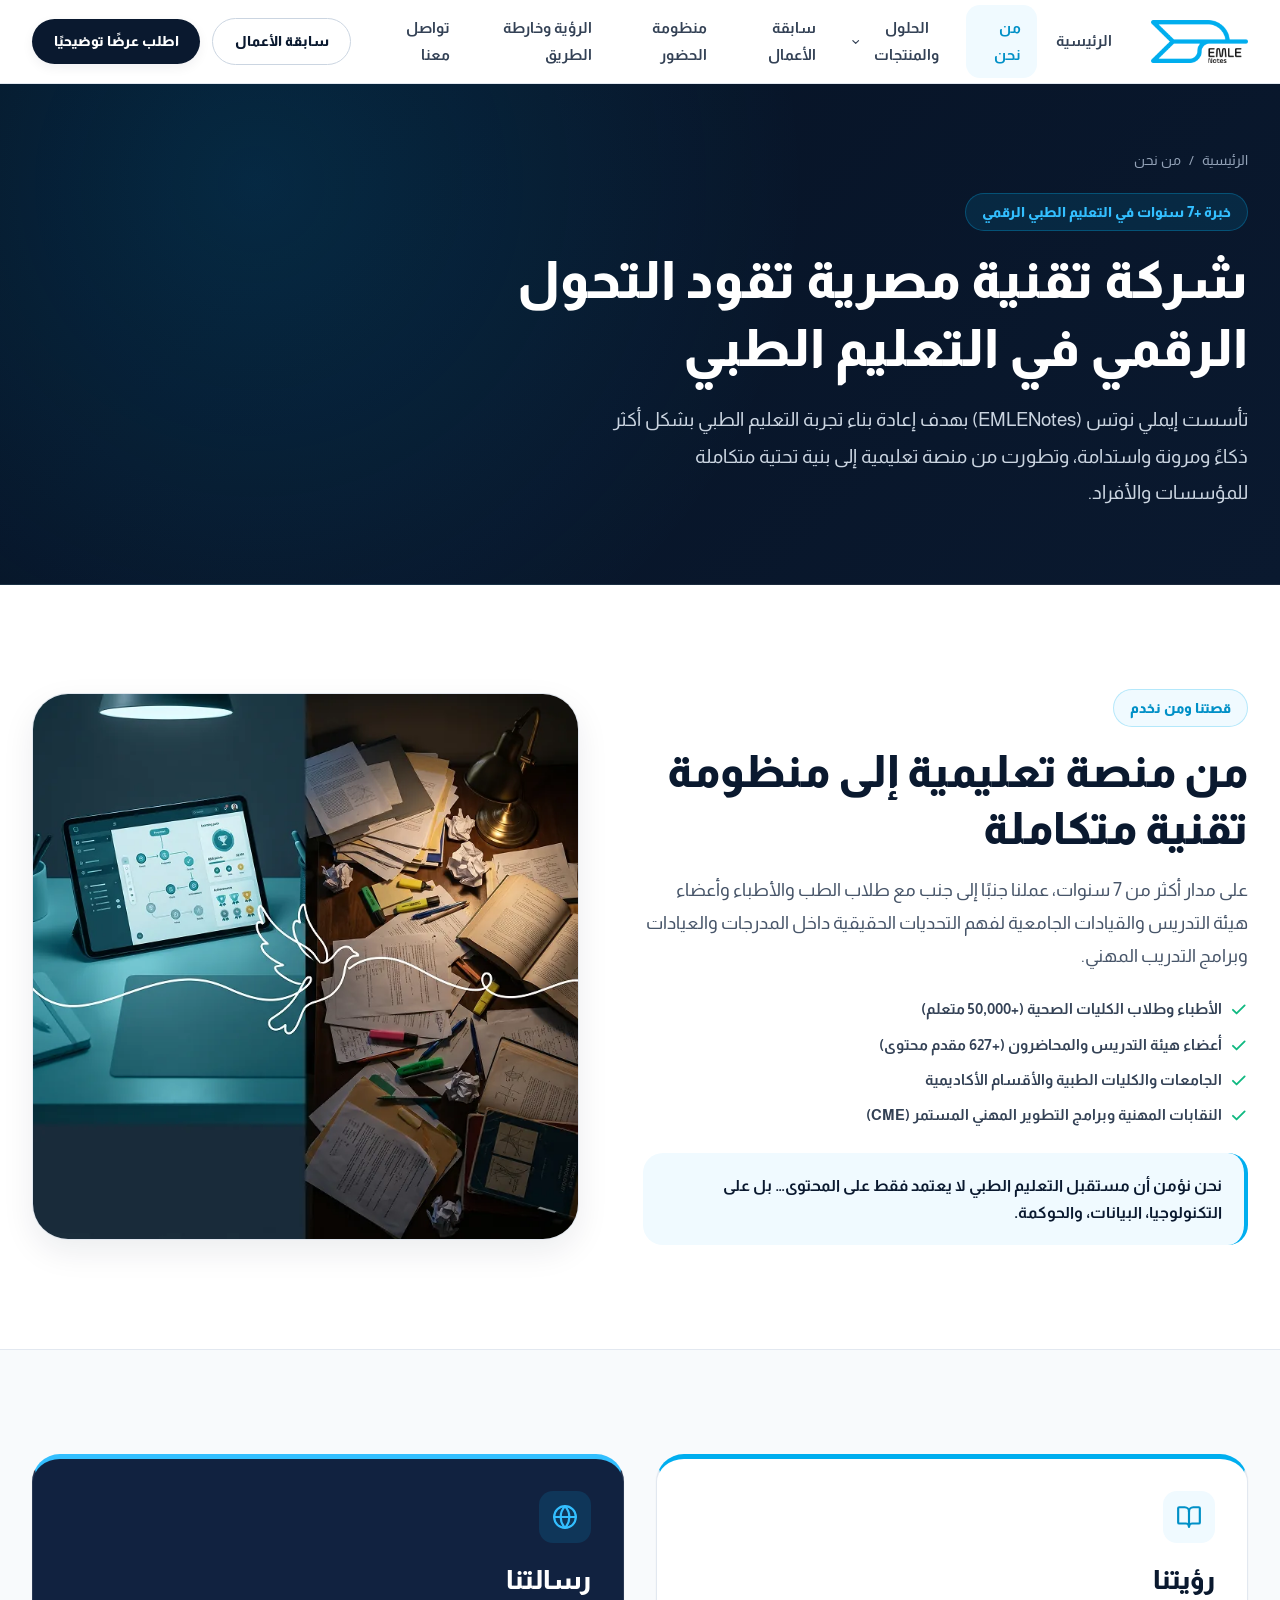
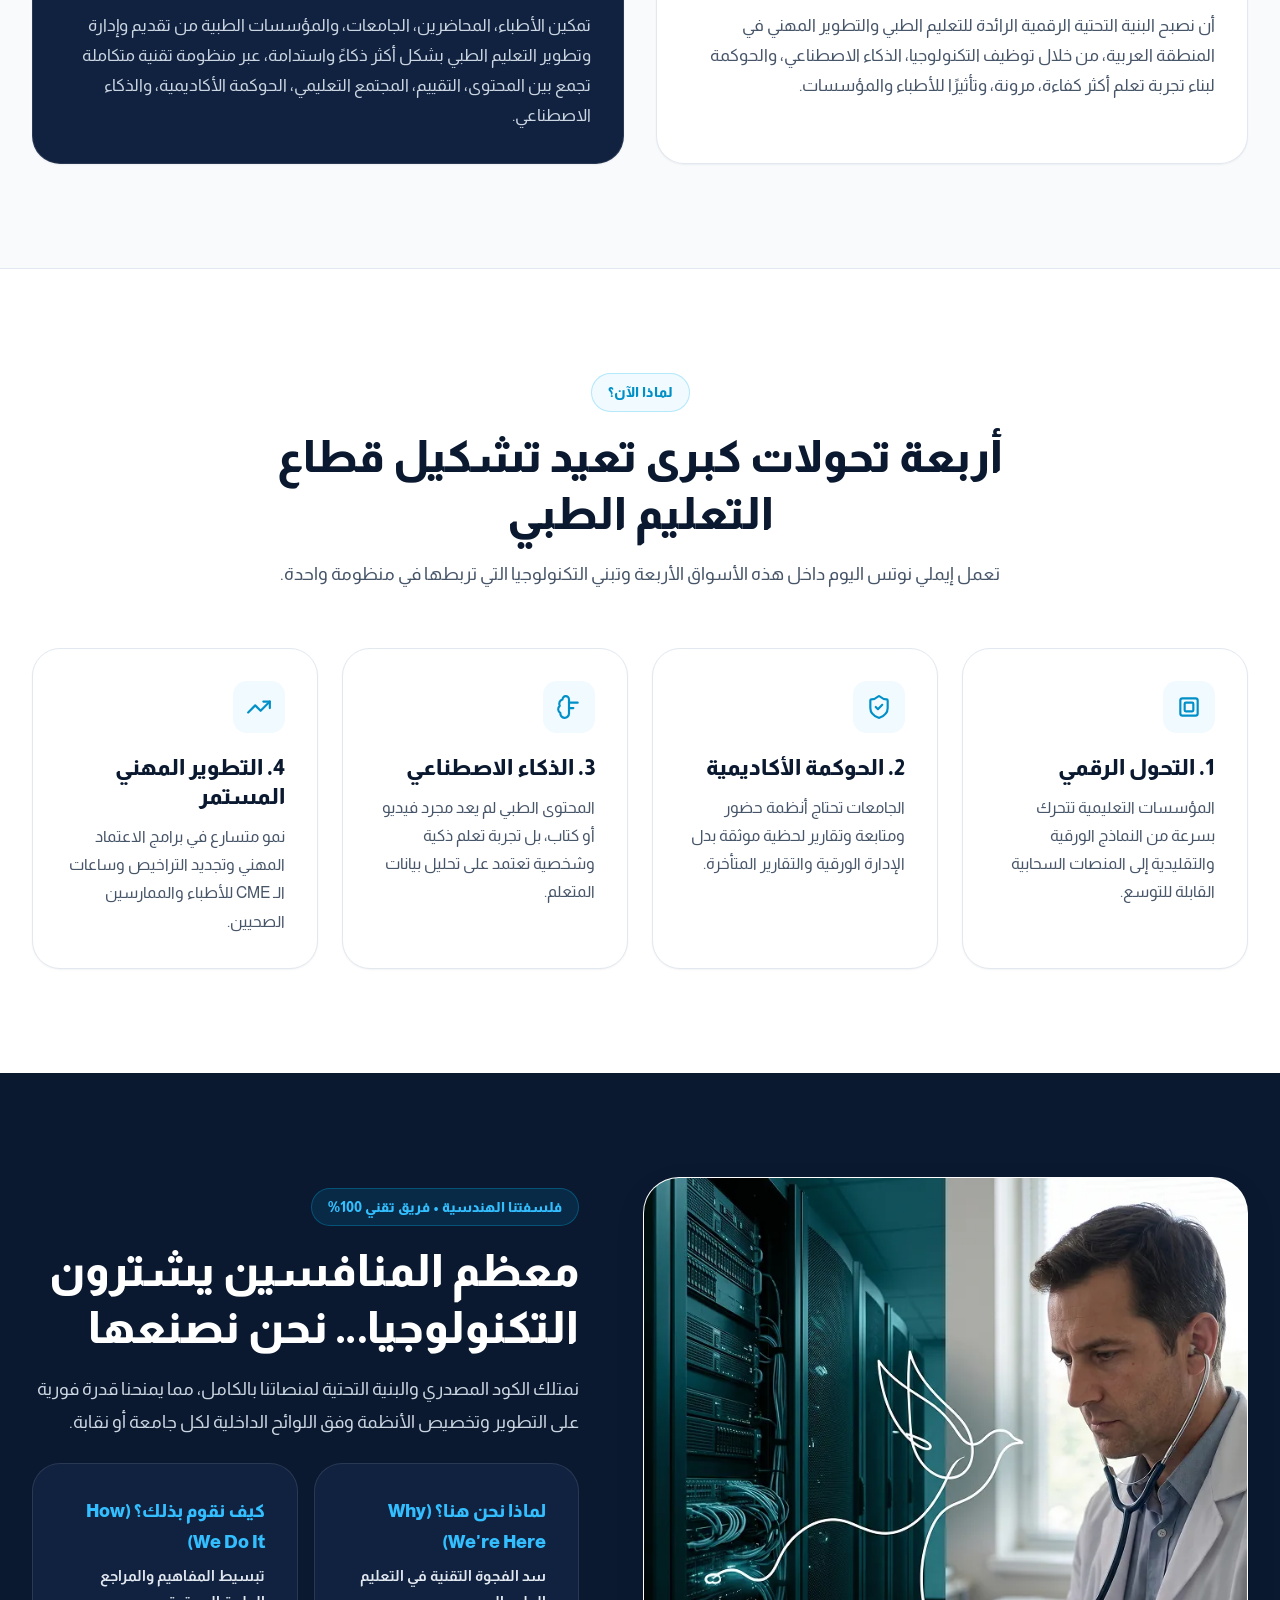
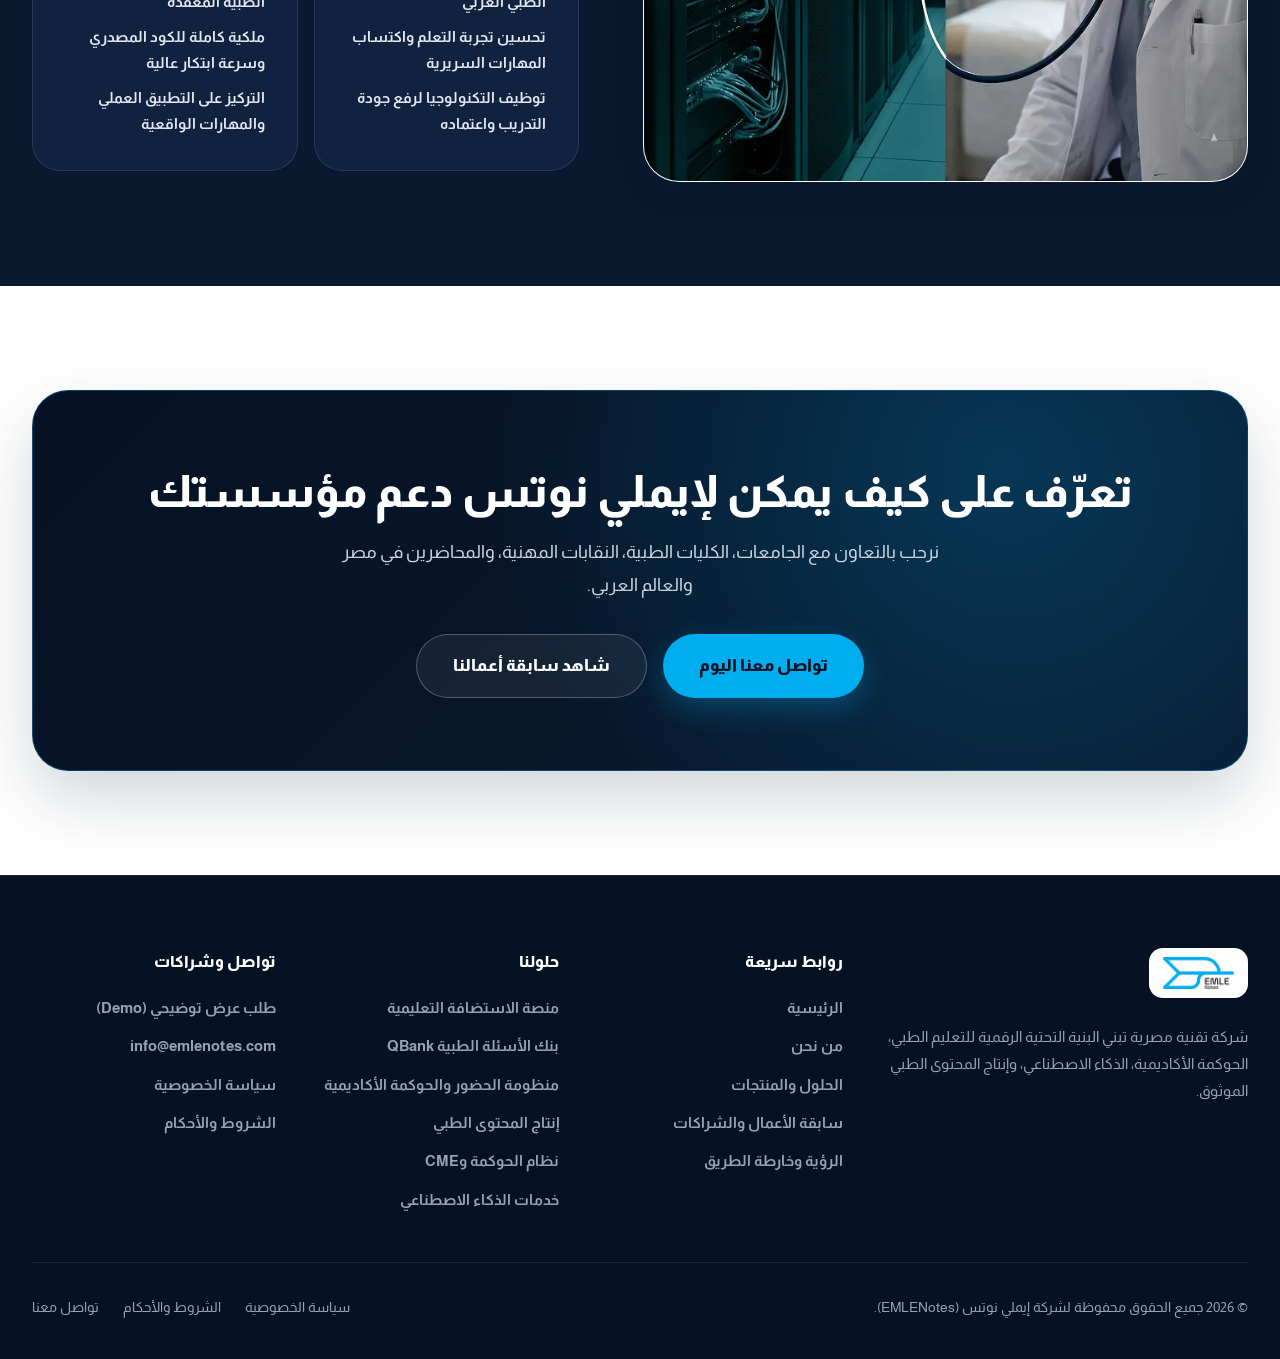
==== about.html @ aa36e843 "feat: redesign EMLENotes into multi-page architecture with portfolio case studies, optimized WebP as" ====
<!DOCTYPE html>
<html lang="ar" dir="rtl">
<head>
  <meta charset="UTF-8">
  <meta name="viewport" content="width=device-width, initial-scale=1.0">
  <title>من نحن | إيملي نوتس EMLENotes — قصتنا ورؤيتنا وفلسفة البناء التقني</title>
  <meta name="description" content="تعرف على شركة إيملي نوتس (EMLENotes): شركة تقنية مصرية تقود التحول الرقمي في التعليم الطبي عبر تطوير المنصات والحوكمة الأكاديمية والذكاء الاصطناعي داخليًا.">
  <meta name="theme-color" content="#0A192F">

  <link rel="icon" type="image/png" sizes="32x32" href="assets/img/favicon-32.png">
  <link rel="apple-touch-icon" sizes="180x180" href="assets/img/apple-touch-icon.png">

  <meta property="og:type" content="website">
  <meta property="og:locale" content="ar_EG">
  <meta property="og:title" content="من نحن | إيملي نوتس EMLENotes">
  <meta property="og:description" content="شركة تقنية مصرية تقود التحول الرقمي في التعليم الطبي والحوكمة الأكاديمية.">
  <meta property="og:image" content="assets/img/og-cover.jpg">

  <link rel="preconnect" href="https://fonts.googleapis.com">
  <link rel="preconnect" href="https://fonts.gstatic.com" crossorigin>
  <link href="https://fonts.googleapis.com/css2?family=Almarai:wght@300;400;700;800&display=swap" rel="stylesheet">
  <link rel="stylesheet" href="css/main.css">
</head>
<body>
  <a href="#main-content" class="skip-link">تخطَّ إلى المحتوى الرئيسي</a>

  <header class="site-header">
    <div class="container header-inner">
      <a href="index.html" class="brand-logo" aria-label="إيملي نوتس — الصفحة الرئيسية">
        <img src="assets/img/emle-logo.webp" alt="شعار إيملي نوتس EMLENotes" width="140" height="63">
      </a>

      <nav class="main-nav" aria-label="التنقل الرئيسي">
        <a href="index.html" class="nav-link">الرئيسية</a>
        <a href="about.html" class="nav-link" aria-current="page">من نحن</a>
        <div class="nav-dropdown">
          <button type="button" class="nav-link nav-dropdown-toggle" aria-expanded="false" aria-haspopup="true">
            الحلول والمنتجات
            <svg xmlns="http://www.w3.org/2000/svg" viewBox="0 0 24 24" fill="none" stroke="currentColor" stroke-width="2.5" stroke-linecap="round" stroke-linejoin="round" aria-hidden="true"><path d="m6 9 6 6 6-6"/></svg>
          </button>
          <div class="nav-dropdown-menu" role="menu">
            <a href="solutions.html#hosting" class="dropdown-item" role="menuitem">
              <span class="dropdown-item-title">منصة الاستضافة التعليمية <span class="status-badge status-badge--live">مطبق</span></span>
              <span class="dropdown-item-sub">إدارة الكورسات الطبية وحماية المحتوى</span>
            </a>
            <a href="solutions.html#qbank" class="dropdown-item" role="menuitem">
              <span class="dropdown-item-title">بنك الأسئلة الطبية QBank <span class="status-badge status-badge--live">مطبق</span></span>
              <span class="dropdown-item-sub">محاكاة الاختبارات وتحليلات الأداء</span>
            </a>
            <a href="attendance.html" class="dropdown-item" role="menuitem">
              <span class="dropdown-item-title">منظومة الحضور والحوكمة <span class="status-badge status-badge--live">مطبق</span></span>
              <span class="dropdown-item-sub">رصد عبر Bluetooth وNFC وتقارير لحظية</span>
            </a>
            <a href="solutions.html#production" class="dropdown-item" role="menuitem">
              <span class="dropdown-item-title">إنتاج المحتوى الطبي <span class="status-badge status-badge--live">مطبق</span></span>
              <span class="dropdown-item-sub">تصوير ومراجعة علمية وبناء مناهج</span>
            </a>
            <a href="solutions.html#cme-governance" class="dropdown-item" role="menuitem">
              <span class="dropdown-item-title">الحوكمة التعليمية وCME <span class="status-badge status-badge--dev">قيد التطوير</span></span>
              <span class="dropdown-item-sub">اعتماد البرامج المهنية والشهادات</span>
            </a>
            <a href="solutions.html#ai" class="dropdown-item" role="menuitem">
              <span class="dropdown-item-title">حلول الذكاء الاصطناعي <span class="status-badge status-badge--dev">قيد التطوير</span></span>
              <span class="dropdown-item-sub">AI Mentor وتفريغ المحاضرات</span>
            </a>
          </div>
        </div>
        <a href="projects.html" class="nav-link">سابقة الأعمال</a>
        <a href="attendance.html" class="nav-link">منظومة الحضور</a>
        <a href="roadmap.html" class="nav-link">الرؤية وخارطة الطريق</a>
        <a href="contact.html" class="nav-link">تواصل معنا</a>
      </nav>

      <div class="header-actions">
        <a href="projects.html" class="btn btn--outline btn--sm">سابقة الأعمال</a>
        <a href="contact.html" class="btn btn--navy btn--sm">اطلب عرضًا توضيحيًا</a>
      </div>

      <button type="button" id="mobile-menu-toggle" class="mobile-menu-btn" aria-label="فتح القائمة" aria-expanded="false" aria-controls="mobile-drawer">
        <svg xmlns="http://www.w3.org/2000/svg" width="26" height="26" viewBox="0 0 24 24" fill="none" stroke="currentColor" stroke-width="2.2" stroke-linecap="round" stroke-linejoin="round" aria-hidden="true"><path d="M4 6h16"/><path d="M4 12h16"/><path d="M4 18h16"/></svg>
      </button>
    </div>

    <div id="mobile-drawer" class="mobile-drawer" aria-label="قائمة الجوال">
      <a href="index.html" class="mobile-nav-link">الرئيسية</a>
      <a href="about.html" class="mobile-nav-link" aria-current="page">من نحن</a>
      <a href="solutions.html" class="mobile-nav-link">الحلول والمنتجات</a>
      <a href="attendance.html" class="mobile-nav-link">منظومة الحضور والحوكمة</a>
      <a href="projects.html" class="mobile-nav-link">سابقة الأعمال والشراكات</a>
      <a href="roadmap.html" class="mobile-nav-link">الرؤية وخارطة الطريق</a>
      <a href="contact.html" class="mobile-nav-link">تواصل معنا</a>
    </div>
  </header>

  <main id="main-content">
    <!-- Hero -->
    <section class="page-hero">
      <div class="container">
        <nav class="breadcrumb" aria-label="مسار الصفحة">
          <a href="index.html">الرئيسية</a>
          <span>/</span>
          <span>من نحن</span>
        </nav>
        <span class="eyebrow">خبرة +7 سنوات في التعليم الطبي الرقمي</span>
        <h1 class="hero-title" style="max-width: 820px;">
          شركة تقنية مصرية تقود التحول الرقمي في التعليم الطبي
        </h1>
        <p class="hero-lead" style="margin-bottom: 0;">
          تأسست إيملي نوتس (EMLENotes) بهدف إعادة بناء تجربة التعليم الطبي بشكل أكثر ذكاءً ومرونة واستدامة، وتطورت من منصة تعليمية إلى بنية تحتية متكاملة للمؤسسات والأفراد.
        </p>
      </div>
    </section>

    <!-- Who We Serve & Story -->
    <section class="section section--white">
      <div class="container">
        <div class="feature-split">
          <div>
            <span class="eyebrow">قصتنا ومن نخدم</span>
            <h2 class="section-title">من منصة تعليمية إلى منظومة تقنية متكاملة</h2>
            <p class="section-desc" style="margin-bottom: 1.5rem;">
              على مدار أكثر من 7 سنوات، عملنا جنبًا إلى جنب مع طلاب الطب والأطباء وأعضاء هيئة التدريس والقيادات الجامعية لفهم التحديات الحقيقية داخل المدرجات والعيادات وبرامج التدريب المهني.
            </p>
            <ul class="card-list" style="margin-bottom: 1.5rem;">
              <li>
                <svg xmlns="http://www.w3.org/2000/svg" viewBox="0 0 24 24" fill="none" stroke="currentColor" stroke-width="2.5" stroke-linecap="round" stroke-linejoin="round" aria-hidden="true"><path d="M20 6 9 17l-5-5"/></svg>
                الأطباء وطلاب الكليات الصحية (+50,000 متعلم)
              </li>
              <li>
                <svg xmlns="http://www.w3.org/2000/svg" viewBox="0 0 24 24" fill="none" stroke="currentColor" stroke-width="2.5" stroke-linecap="round" stroke-linejoin="round" aria-hidden="true"><path d="M20 6 9 17l-5-5"/></svg>
                أعضاء هيئة التدريس والمحاضرون (+627 مقدم محتوى)
              </li>
              <li>
                <svg xmlns="http://www.w3.org/2000/svg" viewBox="0 0 24 24" fill="none" stroke="currentColor" stroke-width="2.5" stroke-linecap="round" stroke-linejoin="round" aria-hidden="true"><path d="M20 6 9 17l-5-5"/></svg>
                الجامعات والكليات الطبية والأقسام الأكاديمية
              </li>
              <li>
                <svg xmlns="http://www.w3.org/2000/svg" viewBox="0 0 24 24" fill="none" stroke="currentColor" stroke-width="2.5" stroke-linecap="round" stroke-linejoin="round" aria-hidden="true"><path d="M20 6 9 17l-5-5"/></svg>
                النقابات المهنية وبرامج التطوير المهني المستمر (CME)
              </li>
            </ul>
            <div class="goal-callout">
              نحن نؤمن أن مستقبل التعليم الطبي لا يعتمد فقط على المحتوى… بل على التكنولوجيا، البيانات، والحوكمة.
            </div>
          </div>

          <div class="feature-media">
            <img src="assets/img/about-emle.webp" alt="إيملي نوتس: شريك التحول الرقمي الرائد للمؤسسات الأكاديمية والمهنية الطبية" width="720" height="720" loading="lazy">
          </div>
        </div>
      </div>
    </section>

    <!-- Vision & Mission -->
    <section class="section section--slate">
      <div class="container">
        <div class="grid-2">
          <div class="card" style="border-top: 5px solid var(--cyan-500);">
            <div class="card-icon">
              <svg xmlns="http://www.w3.org/2000/svg" viewBox="0 0 24 24" fill="none" stroke="currentColor" stroke-width="2" stroke-linecap="round" stroke-linejoin="round" aria-hidden="true"><path d="M12 7v14"/><path d="M3 18a1 1 0 0 1-1-1V4a1 1 0 0 1 1-1h5a4 4 0 0 1 4 4 4 4 0 0 1 4-4h5a1 1 0 0 1 1 1v13a1 1 0 0 1-1 1h-6a3 3 0 0 0-3 3 3 3 0 0 0-3-3z"/></svg>
            </div>
            <h2 class="card-title" style="font-size: 1.65rem;">رؤيتنا</h2>
            <p class="card-text" style="font-size: 1.05rem; margin-bottom: 0;">
              أن نصبح البنية التحتية الرقمية الرائدة للتعليم الطبي والتطوير المهني في المنطقة العربية، من خلال توظيف التكنولوجيا، الذكاء الاصطناعي، والحوكمة لبناء تجربة تعلم أكثر كفاءة، مرونة، وتأثيرًا للأطباء والمؤسسات.
            </p>
          </div>

          <div class="card card--dark" style="border-top: 5px solid var(--cyan-400);">
            <div class="card-icon">
              <svg xmlns="http://www.w3.org/2000/svg" viewBox="0 0 24 24" fill="none" stroke="currentColor" stroke-width="2" stroke-linecap="round" stroke-linejoin="round" aria-hidden="true"><circle cx="12" cy="12" r="10"/><path d="M12 2a14.5 14.5 0 0 0 0 20 14.5 14.5 0 0 0 0-20"/><path d="M2 12h20"/></svg>
            </div>
            <h2 class="card-title" style="font-size: 1.65rem;">رسالتنا</h2>
            <p class="card-text" style="font-size: 1.05rem; margin-bottom: 0;">
              تمكين الأطباء، المحاضرين، الجامعات، والمؤسسات الطبية من تقديم وإدارة وتطوير التعليم الطبي بشكل أكثر ذكاءً واستدامة، عبر منظومة تقنية متكاملة تجمع بين المحتوى، التقييم، المجتمع التعليمي، الحوكمة الأكاديمية، والذكاء الاصطناعي.
            </p>
          </div>
        </div>
      </div>
    </section>

    <!-- Why Now: 4 Market Transformations -->
    <section class="section section--white">
      <div class="container">
        <div class="section-header">
          <span class="eyebrow">لماذا الآن؟</span>
          <h2 class="section-title">أربعة تحولات كبرى تعيد تشكيل قطاع التعليم الطبي</h2>
          <p class="section-desc">
            تعمل إيملي نوتس اليوم داخل هذه الأسواق الأربعة وتبني التكنولوجيا التي تربطها في منظومة واحدة.
          </p>
        </div>

        <div class="grid-4">
          <div class="card">
            <div class="card-icon">
              <svg xmlns="http://www.w3.org/2000/svg" viewBox="0 0 24 24" fill="none" stroke="currentColor" stroke-width="2" stroke-linecap="round" stroke-linejoin="round" aria-hidden="true"><rect x="4" y="4" width="16" height="16" rx="2"/><rect x="8" y="8" width="8" height="8" rx="1"/></svg>
            </div>
            <h3 class="card-title">1. التحول الرقمي</h3>
            <p class="card-text" style="margin-bottom: 0;">المؤسسات التعليمية تتحرك بسرعة من النماذج الورقية والتقليدية إلى المنصات السحابية القابلة للتوسع.</p>
          </div>

          <div class="card">
            <div class="card-icon">
              <svg xmlns="http://www.w3.org/2000/svg" viewBox="0 0 24 24" fill="none" stroke="currentColor" stroke-width="2" stroke-linecap="round" stroke-linejoin="round" aria-hidden="true"><path d="M20 13c0 5-3.5 7.5-7.66 8.95a1 1 0 0 1-.67-.01C7.5 20.5 4 18 4 13V6a1 1 0 0 1 1-1c2 0 4.5-1.2 6.24-2.72a1.17 1.17 0 0 1 1.52 0C14.51 3.81 17 5 19 5a1 1 0 0 1 1 1z"/><path d="m9 12 2 2 4-4"/></svg>
            </div>
            <h3 class="card-title">2. الحوكمة الأكاديمية</h3>
            <p class="card-text" style="margin-bottom: 0;">الجامعات تحتاج أنظمة حضور ومتابعة وتقارير لحظية موثقة بدل الإدارة الورقية والتقارير المتأخرة.</p>
          </div>

          <div class="card">
            <div class="card-icon">
              <svg xmlns="http://www.w3.org/2000/svg" viewBox="0 0 24 24" fill="none" stroke="currentColor" stroke-width="2" stroke-linecap="round" stroke-linejoin="round" aria-hidden="true"><path d="M12 5a3 3 0 1 0-5.997.125 4 4 0 0 0-2.526 5.77 4 4 0 0 0 .556 6.588A4 4 0 1 0 12 18Z"/><path d="M12 13h4"/><path d="M12 8h8"/></svg>
            </div>
            <h3 class="card-title">3. الذكاء الاصطناعي</h3>
            <p class="card-text" style="margin-bottom: 0;">المحتوى الطبي لم يعد مجرد فيديو أو كتاب، بل تجربة تعلم ذكية وشخصية تعتمد على تحليل بيانات المتعلم.</p>
          </div>

          <div class="card">
            <div class="card-icon">
              <svg xmlns="http://www.w3.org/2000/svg" viewBox="0 0 24 24" fill="none" stroke="currentColor" stroke-width="2" stroke-linecap="round" stroke-linejoin="round" aria-hidden="true"><path d="M16 7h6v6"/><path d="m22 7-8.5 8.5-5-5L2 17"/></svg>
            </div>
            <h3 class="card-title">4. التطوير المهني المستمر</h3>
            <p class="card-text" style="margin-bottom: 0;">نمو متسارع في برامج الاعتماد المهني وتجديد التراخيص وساعات الـ CME للأطباء والممارسين الصحيين.</p>
          </div>
        </div>
      </div>
    </section>

    <!-- In-House Engineering Philosophy -->
    <section class="section section--navy">
      <div class="container">
        <div class="feature-split feature-split--reverse">
          <div>
            <span class="eyebrow">فلسفتنا الهندسية • فريق تقني 100%</span>
            <h2 class="section-title">معظم المنافسين يشترون التكنولوجيا… نحن نصنعها</h2>
            <p class="section-desc" style="margin-bottom: 1.5rem;">
              نمتلك الكود المصدري والبنية التحتية لمنصاتنا بالكامل، مما يمنحنا قدرة فورية على التطوير وتخصيص الأنظمة وفق اللوائح الداخلية لكل جامعة أو نقابة.
            </p>
            <div class="grid-2" style="gap: 1rem;">
              <div class="card card--dark">
                <h3 style="font-size: 1.1rem; font-weight: 800; color: var(--cyan-400); margin-bottom: 0.4rem;">لماذا نحن هنا؟ (Why We're Here)</h3>
                <ul class="card-list" style="margin-bottom: 0;">
                  <li>سد الفجوة التقنية في التعليم الطبي العربي</li>
                  <li>تحسين تجربة التعلم واكتساب المهارات السريرية</li>
                  <li>توظيف التكنولوجيا لرفع جودة التدريب واعتماده</li>
                </ul>
              </div>
              <div class="card card--dark">
                <h3 style="font-size: 1.1rem; font-weight: 800; color: var(--cyan-400); margin-bottom: 0.4rem;">كيف نقوم بذلك؟ (How We Do It)</h3>
                <ul class="card-list" style="margin-bottom: 0;">
                  <li>تبسيط المفاهيم والمراجع الطبية المعقدة</li>
                  <li>ملكية كاملة للكود المصدري وسرعة ابتكار عالية</li>
                  <li>التركيز على التطبيق العملي والمهارات الواقعية</li>
                </ul>
              </div>
            </div>
          </div>

          <div class="feature-media" style="border-color: rgba(255,255,255,0.15);">
            <img src="assets/img/engineering-team.webp" alt="فريق تطوير البنية التحتية والحلول التقنية في إيملي نوتس" width="720" height="720" loading="lazy">
          </div>
        </div>
      </div>
    </section>

    <!-- CTA -->
    <section class="section section--white">
      <div class="container">
        <div class="cta-banner">
          <h2 class="section-title" style="color: var(--white);">تعرّف على كيف يمكن لإيملي نوتس دعم مؤسستك</h2>
          <p class="section-desc" style="color: var(--slate-300); max-width: 600px; margin-inline: auto; margin-bottom: 2rem;">
            نرحب بالتعاون مع الجامعات، الكليات الطبية، النقابات المهنية، والمحاضرين في مصر والعالم العربي.
          </p>
          <div style="display: flex; flex-wrap: wrap; justify-content: center; gap: 1rem;">
            <a href="contact.html" class="btn btn--primary btn--lg">تواصل معنا اليوم</a>
            <a href="projects.html" class="btn btn--outline-light btn--lg">شاهد سابقة أعمالنا</a>
          </div>
        </div>
      </div>
    </section>
  </main>

  <footer class="site-footer">
    <div class="container">
      <div class="footer-grid">
        <div>
          <a href="index.html" class="footer-brand-logo">
            <img src="assets/img/emle-logo.webp" alt="إيملي نوتس EMLENotes" width="130" height="59" loading="lazy">
          </a>
          <p style="font-size: 0.95rem; color: var(--slate-400); line-height: 1.8; max-width: 360px;">
            شركة تقنية مصرية تبني البنية التحتية الرقمية للتعليم الطبي، الحوكمة الأكاديمية، الذكاء الاصطناعي، وإنتاج المحتوى الطبي الموثوق.
          </p>
        </div>
        <div>
          <h3 class="footer-heading">روابط سريعة</h3>
          <ul class="footer-links">
            <li><a href="index.html">الرئيسية</a></li>
            <li><a href="about.html">من نحن</a></li>
            <li><a href="solutions.html">الحلول والمنتجات</a></li>
            <li><a href="projects.html">سابقة الأعمال والشراكات</a></li>
            <li><a href="roadmap.html">الرؤية وخارطة الطريق</a></li>
          </ul>
        </div>
        <div>
          <h3 class="footer-heading">حلولنا</h3>
          <ul class="footer-links">
            <li><a href="solutions.html#hosting">منصة الاستضافة التعليمية</a></li>
            <li><a href="solutions.html#qbank">بنك الأسئلة الطبية QBank</a></li>
            <li><a href="attendance.html">منظومة الحضور والحوكمة الأكاديمية</a></li>
            <li><a href="solutions.html#production">إنتاج المحتوى الطبي</a></li>
            <li><a href="solutions.html#cme-governance">نظام الحوكمة وCME</a></li>
            <li><a href="solutions.html#ai">خدمات الذكاء الاصطناعي</a></li>
          </ul>
        </div>
        <div>
          <h3 class="footer-heading">تواصل وشراكات</h3>
          <ul class="footer-links">
            <li><a href="contact.html">طلب عرض توضيحي (Demo)</a></li>
            <li><a href="mailto:info@emlenotes.com">info@emlenotes.com</a></li>
            <li><a href="privacy.html">سياسة الخصوصية</a></li>
            <li><a href="terms.html">الشروط والأحكام</a></li>
          </ul>
        </div>
      </div>
      <div class="footer-bottom">
        <span>© 2026 جميع الحقوق محفوظة لشركة إيملي نوتس (EMLENotes).</span>
        <div style="display: flex; gap: 1.5rem;">
          <a href="privacy.html">سياسة الخصوصية</a>
          <a href="terms.html">الشروط والأحكام</a>
          <a href="contact.html">تواصل معنا</a>
        </div>
      </div>
    </div>
  </footer>

  <script src="js/app.js"></script>
</body>
</html>
---- css/main.css ----
/* ==========================================================================
   EMLENotes (إيملي نوتس) — Design System & Multi-Page Stylesheet
   ========================================================================== */

:root {
  /* Brand Colors */
  --navy-950: #061224;
  --navy-900: #0A192F;
  --navy-800: #112240;
  --navy-700: #1D3557;
  --cyan-500: #00AEEF;
  --cyan-600: #0090C7;
  --cyan-400: #33BFFF;
  --cyan-100: #E0F7FF;
  --cyan-50:  #F0FAFF;

  /* Status Colors */
  --emerald-600: #059669;
  --emerald-500: #10B981;
  --emerald-100: #D1FAE5;
  --amber-600:   #D97706;
  --amber-500:   #F59E0B;
  --amber-100:   #FEF3C7;

  /* Neutrals */
  --slate-900: #0F172A;
  --slate-800: #1E293B;
  --slate-700: #334155;
  --slate-600: #475569;
  --slate-500: #64748B;
  --slate-400: #94A3B8;
  --slate-300: #CBD5E1;
  --slate-200: #E2E8F0;
  --slate-100: #F1F5F9;
  --slate-50:  #F8FAFC;
  --white:     #FFFFFF;

  /* Typography */
  --font-sans: 'Almarai', system-ui, -apple-system, BlinkMacSystemFont, 'Segoe UI', Roboto, sans-serif;

  /* Spacing & Layout */
  --container-max: 1280px;
  --header-height: 84px;

  /* Radii */
  --radius-sm: 0.5rem;
  --radius-md: 0.875rem;
  --radius-lg: 1.25rem;
  --radius-xl: 1.75rem;
  --radius-2xl: 2.25rem;
  --radius-full: 9999px;

  /* Shadows */
  --shadow-xs: 0 1px 2px rgba(10, 25, 47, 0.05);
  --shadow-sm: 0 4px 12px rgba(10, 25, 47, 0.06);
  --shadow-md: 0 12px 32px rgba(10, 25, 47, 0.08);
  --shadow-lg: 0 20px 48px rgba(10, 25, 47, 0.12);
  --shadow-xl: 0 28px 64px rgba(10, 25, 47, 0.18);
  --shadow-cyan: 0 10px 28px rgba(0, 174, 239, 0.28);

  /* Transitions */
  --ease-out: cubic-bezier(0.16, 1, 0.3, 1);
  --transition-fast: 180ms var(--ease-out);
  --transition-base: 300ms var(--ease-out);
}

/* ==========================================================================
   1. Reset & Base
   ========================================================================== */
*, *::before, *::after {
  box-sizing: border-box;
  margin: 0;
  padding: 0;
}

html {
  scroll-behavior: smooth;
  scroll-padding-top: calc(var(--header-height) + 16px);
  font-family: var(--font-sans);
  -webkit-text-size-adjust: 100%;
}

body {
  background-color: var(--slate-50);
  color: var(--slate-800);
  font-family: var(--font-sans);
  line-height: 1.75;
  overflow-x: hidden;
  min-height: 100vh;
  display: flex;
  flex-direction: column;
}

::selection {
  background-color: var(--cyan-500);
  color: var(--white);
}

img, svg, video {
  display: block;
  max-width: 100%;
  height: auto;
}

a {
  color: inherit;
  text-decoration: none;
  transition: color var(--transition-fast);
}

button, input, select, textarea {
  font: inherit;
  color: inherit;
  border: none;
  background: none;
}

button {
  cursor: pointer;
}

ul, ol {
  list-style: none;
}

:focus-visible {
  outline: 2px solid var(--cyan-500);
  outline-offset: 3px;
}

.skip-link {
  position: absolute;
  top: -100px;
  right: 1.5rem;
  z-index: 9999;
  background: var(--cyan-500);
  color: var(--navy-950);
  font-weight: 800;
  padding: 0.75rem 1.25rem;
  border-radius: var(--radius-md);
  box-shadow: var(--shadow-md);
  transition: top var(--transition-fast);
}

.skip-link:focus {
  top: 1rem;
}

/* ==========================================================================
   2. Layout & Containers
   ========================================================================== */
.container {
  width: 100%;
  max-width: var(--container-max);
  margin-inline: auto;
  padding-inline: 1.25rem;
}

@media (min-width: 640px) {
  .container { padding-inline: 2rem; }
}

.section {
  padding-block: 5rem;
  position: relative;
}

@media (min-width: 1024px) {
  .section { padding-block: 6.5rem; }
}

.section--sm {
  padding-block: 3rem;
}

.section--white {
  background-color: var(--white);
}

.section--slate {
  background-color: var(--slate-50);
  border-block: 1px solid var(--slate-200);
}

.section--navy {
  background-color: var(--navy-900);
  color: var(--white);
}

.section--dark {
  background-color: var(--navy-950);
  color: var(--white);
}

.section-header {
  max-width: 760px;
  margin-inline: auto;
  text-align: center;
  margin-bottom: 3.5rem;
}

.section-header--start {
  margin-inline: 0;
  text-align: right;
}

.eyebrow {
  display: inline-flex;
  align-items: center;
  gap: 0.5rem;
  font-size: 0.875rem;
  font-weight: 800;
  color: var(--cyan-600);
  background-color: var(--cyan-50);
  border: 1px solid rgba(0, 174, 239, 0.25);
  padding: 0.375rem 1rem;
  border-radius: var(--radius-full);
  margin-bottom: 1rem;
}

.section--navy .eyebrow,
.section--dark .eyebrow,
.page-hero .eyebrow {
  color: var(--cyan-400);
  background-color: rgba(0, 174, 239, 0.12);
  border-color: rgba(0, 174, 239, 0.3);
}

.section-title {
  font-size: clamp(1.75rem, 3.5vw, 2.75rem);
  font-weight: 800;
  line-height: 1.3;
  color: var(--navy-900);
  margin-bottom: 1rem;
}

.section--navy .section-title,
.section--dark .section-title {
  color: var(--white);
}

.section-desc {
  font-size: 1.125rem;
  color: var(--slate-600);
  line-height: 1.85;
}

.section--navy .section-desc,
.section--dark .section-desc {
  color: var(--slate-300);
}

/* ==========================================================================
   3. Status Badges (Implemented / In Development / Roadmap Vision)
   ========================================================================== */
.status-badge {
  display: inline-flex;
  align-items: center;
  gap: 0.4rem;
  font-size: 0.8125rem;
  font-weight: 800;
  padding: 0.3rem 0.85rem;
  border-radius: var(--radius-full);
  white-space: nowrap;
}

.status-badge::before {
  content: '';
  width: 0.5rem;
  height: 0.5rem;
  border-radius: 50%;
}

.status-badge--live {
  background-color: var(--emerald-100);
  color: #065F46;
}
.status-badge--live::before {
  background-color: var(--emerald-500);
}

.status-badge--dev {
  background-color: var(--amber-100);
  color: #92400E;
}
.status-badge--dev::before {
  background-color: var(--amber-500);
}

.status-badge--vision {
  background-color: var(--cyan-100);
  color: #0369A1;
}
.status-badge--vision::before {
  background-color: var(--cyan-500);
}

/* ==========================================================================
   4. Buttons & Links
   ========================================================================== */
.btn {
  display: inline-flex;
  align-items: center;
  justify-content: center;
  gap: 0.625rem;
  font-weight: 800;
  font-size: 1rem;
  padding: 0.875rem 1.75rem;
  border-radius: var(--radius-full);
  transition: transform var(--transition-fast), box-shadow var(--transition-fast), background-color var(--transition-fast), color var(--transition-fast), border-color var(--transition-fast);
  white-space: nowrap;
}

.btn svg {
  width: 1.2rem;
  height: 1.2rem;
  flex-shrink: 0;
  transition: transform var(--transition-fast);
}

.btn:hover svg.icon-arrow {
  transform: translateX(-4px);
}

.btn--primary {
  background-color: var(--cyan-500);
  color: var(--navy-950);
  box-shadow: var(--shadow-cyan);
}

.btn--primary:hover {
  background-color: var(--cyan-400);
  transform: translateY(-2px);
}

.btn--navy {
  background-color: var(--navy-900);
  color: var(--white);
  box-shadow: var(--shadow-sm);
}

.btn--navy:hover {
  background-color: var(--cyan-500);
  color: var(--navy-950);
  transform: translateY(-2px);
}

.btn--outline-light {
  background-color: rgba(255, 255, 255, 0.06);
  color: var(--white);
  border: 1.5px solid rgba(255, 255, 255, 0.25);
}

.btn--outline-light:hover {
  background-color: rgba(255, 255, 255, 0.14);
  border-color: var(--cyan-400);
  transform: translateY(-2px);
}

.btn--outline {
  background-color: transparent;
  color: var(--navy-900);
  border: 1.5px solid var(--slate-300);
}

.btn--outline:hover {
  border-color: var(--cyan-500);
  color: var(--cyan-600);
  background-color: var(--cyan-50);
}

.btn--sm {
  font-size: 0.9rem;
  padding: 0.65rem 1.35rem;
}

.btn--lg {
  font-size: 1.0625rem;
  padding: 1rem 2.25rem;
}

.link-arrow {
  display: inline-flex;
  align-items: center;
  gap: 0.5rem;
  font-weight: 800;
  color: var(--cyan-600);
  font-size: 0.95rem;
}

.section--navy .link-arrow,
.section--dark .link-arrow {
  color: var(--cyan-400);
}

.link-arrow svg {
  width: 1.1rem;
  height: 1.1rem;
  transition: transform var(--transition-fast);
}

.link-arrow:hover {
  color: var(--cyan-500);
}

.link-arrow:hover svg {
  transform: translateX(-5px);
}

/* ==========================================================================
   5. Header & Navigation (Desktop + Accessible Mobile Drawer + Dropdown)
   ========================================================================== */
.site-header {
  position: sticky;
  top: 0;
  z-index: 100;
  height: var(--header-height);
  background-color: rgba(255, 255, 255, 0.96);
  backdrop-filter: blur(12px);
  border-bottom: 1px solid var(--slate-200);
  transition: box-shadow var(--transition-base);
}

.site-header.is-scrolled {
  box-shadow: var(--shadow-sm);
}

.header-inner {
  height: 100%;
  display: flex;
  align-items: center;
  justify-content: space-between;
  gap: 1.5rem;
}

.brand-logo {
  display: inline-flex;
  align-items: center;
  gap: 0.75rem;
  flex-shrink: 0;
}

.brand-logo img {
  height: 44px;
  width: auto;
  object-fit: contain;
}

.main-nav {
  display: none;
  align-items: center;
  gap: 0.25rem;
}

@media (min-width: 1024px) {
  .main-nav {
    display: flex;
  }
}

.nav-link {
  padding: 0.6rem 0.95rem;
  border-radius: var(--radius-md);
  font-weight: 700;
  font-size: 0.95rem;
  color: var(--slate-700);
  display: inline-flex;
  align-items: center;
  gap: 0.35rem;
  transition: color var(--transition-fast), background-color var(--transition-fast);
}

.nav-link:hover,
.nav-link[aria-current="page"] {
  color: var(--cyan-600);
  background-color: var(--cyan-50);
}

.nav-dropdown {
  position: relative;
}

.nav-dropdown-toggle svg {
  width: 1rem;
  height: 1rem;
  transition: transform var(--transition-fast);
}

.nav-dropdown.is-open .nav-dropdown-toggle svg,
.nav-dropdown:hover .nav-dropdown-toggle svg {
  transform: rotate(180deg);
}

.nav-dropdown-menu {
  position: absolute;
  top: calc(100% + 0.5rem);
  right: 0;
  width: 280px;
  background-color: var(--white);
  border: 1px solid var(--slate-200);
  border-radius: var(--radius-lg);
  box-shadow: var(--shadow-lg);
  padding: 0.5rem;
  opacity: 0;
  visibility: hidden;
  transform: translateY(8px);
  transition: opacity var(--transition-fast), transform var(--transition-fast), visibility var(--transition-fast);
  z-index: 110;
}

.nav-dropdown:hover .nav-dropdown-menu,
.nav-dropdown:focus-within .nav-dropdown-menu,
.nav-dropdown.is-open .nav-dropdown-menu {
  opacity: 1;
  visibility: visible;
  transform: translateY(0);
}

.dropdown-item {
  display: flex;
  flex-direction: column;
  padding: 0.7rem 0.9rem;
  border-radius: var(--radius-sm);
  transition: background-color var(--transition-fast);
}

.dropdown-item:hover {
  background-color: var(--cyan-50);
}

.dropdown-item-title {
  font-weight: 800;
  font-size: 0.9rem;
  color: var(--navy-900);
  display: flex;
  align-items: center;
  justify-content: space-between;
}

.dropdown-item-sub {
  font-size: 0.78rem;
  color: var(--slate-500);
  margin-top: 0.15rem;
}

.header-actions {
  display: none;
  align-items: center;
  gap: 0.75rem;
}

@media (min-width: 1024px) {
  .header-actions {
    display: flex;
  }
}

.mobile-menu-btn {
  display: inline-flex;
  align-items: center;
  justify-content: center;
  width: 44px;
  height: 44px;
  border-radius: var(--radius-md);
  color: var(--navy-900);
  border: 1px solid var(--slate-200);
  background-color: var(--white);
}

@media (min-width: 1024px) {
  .mobile-menu-btn {
    display: none;
  }
}

/* Mobile Drawer */
.mobile-drawer {
  position: fixed;
  inset: var(--header-height) 0 0 0;
  background-color: var(--white);
  z-index: 99;
  padding: 1.5rem;
  overflow-y: auto;
  transform: translateX(100%);
  transition: transform var(--transition-base);
  border-top: 1px solid var(--slate-200);
  display: flex;
  flex-direction: column;
  gap: 0.5rem;
}

.mobile-drawer.is-open {
  transform: translateX(0);
}

.mobile-nav-link {
  display: flex;
  align-items: center;
  justify-content: space-between;
  padding: 0.9rem 1rem;
  font-weight: 800;
  font-size: 1.05rem;
  color: var(--navy-900);
  border-radius: var(--radius-md);
  border-bottom: 1px solid var(--slate-100);
}

.mobile-nav-link[aria-current="page"] {
  background-color: var(--cyan-50);
  color: var(--cyan-600);
}

.mobile-sublinks {
  padding-right: 1rem;
  display: grid;
  gap: 0.35rem;
  margin-block: 0.25rem 0.75rem;
}

.mobile-sublinks a {
  padding: 0.55rem 0.85rem;
  font-size: 0.92rem;
  font-weight: 700;
  color: var(--slate-600);
  border-right: 2px solid var(--cyan-500);
  background-color: var(--slate-50);
  border-radius: var(--radius-sm);
}

/* ==========================================================================
   6. Hero Sections (Home Hero + Subpage Hero)
   ========================================================================== */
.hero {
  position: relative;
  background: radial-gradient(circle at 15% 20%, rgba(0, 174, 239, 0.16), transparent 45%),
              linear-gradient(135deg, var(--navy-950) 0%, var(--navy-900) 60%, #0D2546 100%);
  color: var(--white);
  padding-top: 3.5rem;
  padding-bottom: 6.5rem;
  overflow: hidden;
}

@media (min-width: 1024px) {
  .hero {
    padding-top: 5rem;
    padding-bottom: 8rem;
  }
}

.hero-grid {
  display: grid;
  gap: 3rem;
  align-items: center;
}

@media (min-width: 1024px) {
  .hero-grid {
    grid-template-columns: 1.15fr 0.85fr;
    gap: 4rem;
  }
}

.hero-title {
  font-size: clamp(2rem, 4.2vw, 3.25rem);
  font-weight: 800;
  line-height: 1.3;
  margin-bottom: 1.25rem;
  color: var(--white);
}

.hero-title span {
  color: var(--cyan-400);
}

.hero-lead {
  font-size: clamp(1.05rem, 1.5vw, 1.2rem);
  color: var(--slate-300);
  line-height: 1.9;
  margin-bottom: 2rem;
  max-width: 640px;
}

.hero-pillars {
  display: grid;
  grid-template-columns: repeat(2, 1fr);
  gap: 0.75rem;
  margin-bottom: 2.25rem;
}

.hero-pillar {
  display: flex;
  align-items: center;
  gap: 0.65rem;
  padding: 0.8rem 1rem;
  border-radius: var(--radius-md);
  background-color: rgba(255, 255, 255, 0.05);
  border: 1px solid rgba(255, 255, 255, 0.1);
  font-weight: 700;
  font-size: 0.95rem;
  color: var(--white);
  transition: border-color var(--transition-fast), background-color var(--transition-fast);
}

.hero-pillar:hover {
  border-color: rgba(0, 174, 239, 0.5);
  background-color: rgba(255, 255, 255, 0.09);
}

.hero-pillar svg {
  width: 1.15rem;
  height: 1.15rem;
  color: var(--cyan-400);
  flex-shrink: 0;
}

.hero-actions {
  display: flex;
  flex-wrap: wrap;
  gap: 1rem;
  align-items: center;
}

.hero-visual {
  position: relative;
}

.hero-visual-frame {
  border-radius: var(--radius-2xl);
  overflow: hidden;
  border: 1px solid rgba(255, 255, 255, 0.14);
  box-shadow: var(--shadow-xl);
  background-color: var(--navy-800);
  aspect-ratio: 1 / 1;
  position: relative;
}

.hero-visual-frame img {
  width: 100%;
  height: 100%;
  object-fit: cover;
}

.hero-floating-card {
  position: absolute;
  bottom: 1.25rem;
  right: 1.25rem;
  left: 1.25rem;
  background: rgba(6, 18, 36, 0.88);
  backdrop-filter: blur(10px);
  border: 1px solid rgba(0, 174, 239, 0.35);
  padding: 1rem 1.25rem;
  border-radius: var(--radius-lg);
  display: flex;
  align-items: center;
  justify-content: space-between;
  gap: 1rem;
}

.hero-floating-card strong {
  display: block;
  color: var(--white);
  font-size: 0.95rem;
}

.hero-floating-card span {
  font-size: 0.82rem;
  color: var(--cyan-400);
  font-weight: 700;
}

/* Subpage Hero */
.page-hero {
  background: radial-gradient(circle at 20% 20%, rgba(0, 174, 239, 0.14), transparent 50%),
              linear-gradient(135deg, var(--navy-950) 0%, var(--navy-900) 100%);
  color: var(--white);
  padding-block: 4rem 4.5rem;
  border-bottom: 1px solid rgba(255, 255, 255, 0.08);
}

.breadcrumb {
  display: flex;
  flex-wrap: wrap;
  align-items: center;
  gap: 0.5rem;
  font-size: 0.875rem;
  color: var(--slate-400);
  margin-bottom: 1.25rem;
}

.breadcrumb a:hover {
  color: var(--cyan-400);
}

/* ==========================================================================
   7. Stats Bar & Impact Cards
   ========================================================================== */
.stats-overlap {
  margin-top: -3.5rem;
  position: relative;
  z-index: 20;
  margin-bottom: 2rem;
}

.stats-bar {
  background-color: var(--white);
  border-radius: var(--radius-xl);
  box-shadow: var(--shadow-lg);
  border: 1px solid var(--slate-100);
  border-bottom: 5px solid var(--cyan-500);
  padding: 2rem 1.5rem;
  display: grid;
  grid-template-columns: repeat(2, 1fr);
  gap: 1.5rem;
}

@media (min-width: 768px) {
  .stats-bar {
    grid-template-columns: repeat(4, 1fr);
    padding: 2.5rem 2rem;
  }
}

.stat-item {
  text-align: center;
  padding-inline: 0.5rem;
}

@media (min-width: 768px) {
  .stat-item:not(:first-child) {
    border-right: 1px solid var(--slate-200);
  }
}

.stat-number {
  font-size: clamp(1.85rem, 3.2vw, 2.75rem);
  font-weight: 800;
  color: var(--navy-900);
  line-height: 1.15;
  margin-bottom: 0.35rem;
  direction: ltr;
  display: inline-block;
}

.stat-number--cyan {
  color: var(--cyan-600);
}

.stat-label {
  font-size: 0.9rem;
  font-weight: 700;
  color: var(--slate-600);
}

/* ==========================================================================
   8. Partner Strip & Cards
   ========================================================================== */
.partners-strip {
  padding-block: 2.5rem;
  text-align: center;
}

.partners-strip-title {
  font-size: 0.85rem;
  font-weight: 800;
  color: var(--slate-500);
  letter-spacing: 0.04em;
  margin-bottom: 1.5rem;
}

.partners-logos {
  display: flex;
  flex-wrap: wrap;
  justify-content: center;
  align-items: center;
  gap: 1rem 2rem;
}

.partner-pill {
  display: inline-flex;
  align-items: center;
  gap: 0.75rem;
  background-color: var(--white);
  border: 1px solid var(--slate-200);
  padding: 0.6rem 1.15rem;
  border-radius: var(--radius-full);
  box-shadow: var(--shadow-xs);
  transition: border-color var(--transition-fast), transform var(--transition-fast), box-shadow var(--transition-fast);
}

.partner-pill:hover {
  border-color: var(--cyan-500);
  transform: translateY(-2px);
  box-shadow: var(--shadow-sm);
}

.partner-pill img {
  width: 38px;
  height: 38px;
  border-radius: 50%;
  object-fit: contain;
  background-color: var(--white);
}

.partner-pill span {
  font-weight: 800;
  font-size: 0.95rem;
  color: var(--navy-900);
}

/* ==========================================================================
   9. Grids & Cards (Solutions, Projects, Features, Differentiators)
   ========================================================================== */
.grid-2 {
  display: grid;
  gap: 2rem;
}
.grid-3 {
  display: grid;
  gap: 1.75rem;
}
.grid-4 {
  display: grid;
  gap: 1.5rem;
}

@media (min-width: 768px) {
  .grid-2 { grid-template-columns: repeat(2, 1fr); }
  .grid-3 { grid-template-columns: repeat(2, 1fr); }
  .grid-4 { grid-template-columns: repeat(2, 1fr); }
}

@media (min-width: 1024px) {
  .grid-3 { grid-template-columns: repeat(3, 1fr); }
  .grid-4 { grid-template-columns: repeat(4, 1fr); }
}

.card {
  background-color: var(--white);
  border: 1px solid var(--slate-200);
  border-radius: var(--radius-xl);
  padding: 2rem;
  box-shadow: var(--shadow-xs);
  transition: transform var(--transition-base), box-shadow var(--transition-base), border-color var(--transition-base);
  display: flex;
  flex-direction: column;
  height: 100%;
}

.card:hover {
  transform: translateY(-4px);
  box-shadow: var(--shadow-md);
  border-color: rgba(0, 174, 239, 0.45);
}

.card--dark {
  background-color: var(--navy-800);
  border-color: rgba(255, 255, 255, 0.1);
  color: var(--white);
}

.card--dark:hover {
  border-color: var(--cyan-400);
}

.card-icon {
  width: 52px;
  height: 52px;
  border-radius: var(--radius-md);
  background-color: var(--cyan-50);
  color: var(--cyan-600);
  display: flex;
  align-items: center;
  justify-content: center;
  margin-bottom: 1.25rem;
  flex-shrink: 0;
}

.card--dark .card-icon {
  background-color: rgba(0, 174, 239, 0.14);
  color: var(--cyan-400);
}

.card-icon svg {
  width: 26px;
  height: 26px;
}

.card-top {
  display: flex;
  align-items: center;
  justify-content: space-between;
  gap: 0.75rem;
  margin-bottom: 1.25rem;
}

.card-title {
  font-size: 1.35rem;
  font-weight: 800;
  color: var(--navy-900);
  margin-bottom: 0.75rem;
  line-height: 1.35;
}

.card--dark .card-title {
  color: var(--white);
}

.card-text {
  color: var(--slate-600);
  font-size: 0.98rem;
  line-height: 1.8;
  margin-bottom: 1.25rem;
}

.card--dark .card-text {
  color: var(--slate-300);
}

.card-list {
  display: grid;
  gap: 0.6rem;
  margin-bottom: 1.5rem;
  margin-top: auto;
}

.card-list li {
  display: flex;
  align-items: flex-start;
  gap: 0.55rem;
  font-size: 0.92rem;
  font-weight: 700;
  color: var(--slate-700);
}

.card--dark .card-list li {
  color: var(--slate-200);
}

.card-list li svg {
  width: 1.1rem;
  height: 1.1rem;
  color: var(--emerald-500);
  flex-shrink: 0;
  margin-top: 0.25rem;
}

.card-footer {
  margin-top: auto;
  padding-top: 1.25rem;
  border-top: 1px solid var(--slate-100);
  display: flex;
  align-items: center;
  justify-content: space-between;
  gap: 1rem;
}

.card--dark .card-footer {
  border-top-color: rgba(255, 255, 255, 0.1);
}

/* Split Feature Blocks */
.feature-split {
  display: grid;
  gap: 2.5rem;
  align-items: center;
}

@media (min-width: 1024px) {
  .feature-split {
    grid-template-columns: 1.05fr 0.95fr;
    gap: 4rem;
  }
  .feature-split--reverse .feature-media {
    order: -1;
  }
}

.feature-media {
  border-radius: var(--radius-2xl);
  overflow: hidden;
  border: 1px solid var(--slate-200);
  box-shadow: var(--shadow-md);
  background-color: var(--white);
}

.feature-media img {
  width: 100%;
  height: 100%;
  object-fit: cover;
}

.goal-callout {
  margin-top: 1.5rem;
  padding: 1.15rem 1.35rem;
  border-radius: var(--radius-lg);
  background-color: var(--cyan-50);
  border-right: 4px solid var(--cyan-500);
  color: var(--navy-900);
  font-weight: 700;
  font-size: 0.98rem;
}

.section--navy .goal-callout,
.section--dark .goal-callout {
  background-color: rgba(0, 174, 239, 0.1);
  color: var(--white);
}

/* ==========================================================================
   10. Case Study / Portfolio Cards & Metrics
   ========================================================================== */
.case-card {
  background-color: var(--white);
  border: 1px solid var(--slate-200);
  border-radius: var(--radius-xl);
  overflow: hidden;
  box-shadow: var(--shadow-sm);
  display: flex;
  flex-direction: column;
  transition: transform var(--transition-base), box-shadow var(--transition-base), border-color var(--transition-base);
}

.case-card:hover {
  transform: translateY(-4px);
  box-shadow: var(--shadow-lg);
  border-color: var(--cyan-500);
}

.case-card-header {
  padding: 1.75rem 1.75rem 1.25rem;
  display: flex;
  align-items: center;
  gap: 1rem;
  border-bottom: 1px solid var(--slate-100);
}

.case-card-logo {
  width: 56px;
  height: 56px;
  border-radius: 50%;
  border: 1px solid var(--slate-200);
  padding: 4px;
  object-fit: contain;
  background-color: var(--white);
  flex-shrink: 0;
}

.case-card-body {
  padding: 1.5rem 1.75rem;
  flex: 1;
  display: flex;
  flex-direction: column;
}

.case-metrics-grid {
  display: grid;
  grid-template-columns: repeat(2, 1fr);
  gap: 0.75rem;
  margin-block: 1rem 1.25rem;
  padding: 1rem;
  background-color: var(--slate-50);
  border-radius: var(--radius-md);
  border: 1px solid var(--slate-100);
}

.case-metric strong {
  display: block;
  font-size: 1.35rem;
  font-weight: 800;
  color: var(--cyan-600);
  direction: ltr;
  text-align: right;
}

.case-metric span {
  font-size: 0.8rem;
  font-weight: 700;
  color: var(--slate-600);
}

/* Filter Tabs */
.filter-tabs {
  display: flex;
  flex-wrap: wrap;
  justify-content: center;
  gap: 0.6rem;
  margin-bottom: 2.75rem;
}

.filter-tab {
  padding: 0.6rem 1.25rem;
  border-radius: var(--radius-full);
  font-weight: 800;
  font-size: 0.9rem;
  background-color: var(--white);
  color: var(--slate-600);
  border: 1px solid var(--slate-200);
  transition: all var(--transition-fast);
}

.filter-tab:hover {
  border-color: var(--cyan-500);
  color: var(--navy-900);
}

.filter-tab.is-active {
  background-color: var(--navy-900);
  color: var(--white);
  border-color: var(--navy-900);
}

/* ==========================================================================
   11. 3D Coverflow Showcase & Lightbox Modal
   ========================================================================== */
.coverflow-wrapper {
  position: relative;
  width: 100%;
  max-width: 960px;
  margin: 0 auto;
  padding: 1.5rem 0;
  user-select: none;
}

.coverflow-container {
  position: relative;
  height: 460px;
  display: flex;
  align-items: center;
  justify-content: center;
  perspective: 1200px;
  transform-style: preserve-3d;
}

.coverflow-slide {
  position: absolute;
  width: 235px;
  height: 430px;
  border-radius: 26px;
  overflow: hidden;
  box-shadow: 0 15px 35px rgba(0, 0, 0, 0.2);
  border: 5px solid var(--navy-900);
  background: var(--navy-900);
  transition: all 0.55s cubic-bezier(0.25, 1, 0.5, 1);
  cursor: pointer;
  opacity: 0;
  pointer-events: none;
  transform: translateX(0) translateZ(-400px) rotateY(0deg);
}

.coverflow-slide img {
  width: 100%;
  height: 100%;
  object-fit: cover;
}

.coverflow-slide.active-center {
  opacity: 1;
  z-index: 30;
  pointer-events: auto;
  transform: translateX(0) translateZ(0) rotateY(0deg) scale(1.04);
  border-color: var(--cyan-500);
  box-shadow: 0 25px 50px -12px rgba(0, 174, 239, 0.38);
  cursor: zoom-in;
}

.coverflow-slide.active-left {
  opacity: 0.55;
  z-index: 20;
  pointer-events: auto;
  transform: translateX(-165px) translateZ(-170px) rotateY(28deg) scale(0.9);
}

.coverflow-slide.active-right {
  opacity: 0.55;
  z-index: 20;
  pointer-events: auto;
  transform: translateX(165px) translateZ(-170px) rotateY(-28deg) scale(0.9);
}

@media (max-width: 640px) {
  .coverflow-container { height: 390px; }
  .coverflow-slide { width: 195px; height: 360px; }
  .coverflow-slide.active-left { transform: translateX(-85px) translateZ(-140px) rotateY(22deg) scale(0.86); }
  .coverflow-slide.active-right { transform: translateX(85px) translateZ(-140px) rotateY(-22deg) scale(0.86); }
}

.coverflow-controls {
  display: flex;
  justify-content: center;
  align-items: center;
  gap: 1.25rem;
  margin-top: 1rem;
}

.coverflow-arrow {
  width: 44px;
  height: 44px;
  border-radius: 50%;
  background: var(--white);
  border: 2px solid var(--slate-200);
  color: var(--navy-900);
  display: flex;
  align-items: center;
  justify-content: center;
  cursor: pointer;
  transition: all var(--transition-fast);
  box-shadow: var(--shadow-xs);
}

.coverflow-arrow:hover {
  background: var(--cyan-500);
  border-color: var(--cyan-500);
  color: var(--navy-950);
  transform: scale(1.08);
}

.coverflow-dots {
  display: flex;
  gap: 0.5rem;
}

.coverflow-dot {
  width: 10px;
  height: 10px;
  border-radius: 999px;
  background: var(--slate-300);
  cursor: pointer;
  transition: all var(--transition-fast);
}

.coverflow-dot.active {
  width: 28px;
  background: var(--cyan-500);
}

.coverflow-caption {
  text-align: center;
  color: var(--slate-600);
  font-weight: 700;
  font-size: 0.95rem;
  margin-top: 1rem;
  min-height: 2.5rem;
  max-width: 580px;
  margin-inline: auto;
}

/* Lightbox Modal */
#lightbox-modal {
  position: fixed;
  inset: 0;
  z-index: 9999;
  background: rgba(6, 18, 36, 0.92);
  backdrop-filter: blur(10px);
  display: flex;
  flex-direction: column;
  align-items: center;
  justify-content: center;
  opacity: 0;
  pointer-events: none;
  transition: opacity var(--transition-base);
  padding: 1.5rem;
}

#lightbox-modal.active {
  opacity: 1;
  pointer-events: auto;
}

#lightbox-img {
  max-height: 82vh;
  max-width: 92vw;
  border-radius: var(--radius-lg);
  box-shadow: 0 25px 60px rgba(0, 0, 0, 0.65);
  border: 2px solid rgba(0, 174, 239, 0.45);
  object-fit: contain;
}

.lightbox-close {
  position: absolute;
  top: 1.5rem;
  left: 1.5rem;
  width: 48px;
  height: 48px;
  border-radius: 50%;
  background: rgba(255, 255, 255, 0.12);
  color: var(--white);
  display: flex;
  align-items: center;
  justify-content: center;
  transition: all var(--transition-fast);
}

.lightbox-close:hover {
  background: var(--cyan-500);
  color: var(--navy-950);
  transform: rotate(90deg);
}

.lightbox-caption {
  margin-top: 1rem;
  color: var(--white);
  font-size: 1.05rem;
  font-weight: 700;
  text-align: center;
  max-width: 680px;
}

/* ==========================================================================
   12. Roadmap Timeline & Process Steps
   ========================================================================== */
.roadmap-grid {
  display: grid;
  gap: 1.75rem;
}

@media (min-width: 768px) {
  .roadmap-grid {
    grid-template-columns: repeat(3, 1fr);
  }
}

.roadmap-stage {
  background-color: var(--white);
  border: 1px solid var(--slate-200);
  border-radius: var(--radius-xl);
  padding: 2rem;
  position: relative;
  box-shadow: var(--shadow-xs);
}

.roadmap-stage--active {
  border-top: 5px solid var(--emerald-500);
}

.roadmap-stage--next {
  border-top: 5px solid var(--amber-500);
}

.roadmap-stage--future {
  border-top: 5px solid var(--cyan-500);
}

.ai-pipeline {
  display: grid;
  gap: 1rem;
  margin-top: 1.5rem;
}

@media (min-width: 768px) {
  .ai-pipeline {
    grid-template-columns: repeat(4, 1fr);
  }
}

.ai-step {
  background-color: var(--slate-50);
  border: 1px solid var(--slate-200);
  border-radius: var(--radius-lg);
  padding: 1.25rem;
  text-align: center;
}

.ai-step--highlight {
  background-color: var(--cyan-50);
  border-color: var(--cyan-500);
}

.ai-step-num {
  width: 34px;
  height: 34px;
  border-radius: 50%;
  background-color: var(--navy-900);
  color: var(--white);
  font-weight: 800;
  display: inline-flex;
  align-items: center;
  justify-content: center;
  margin-bottom: 0.6rem;
}

.ai-step--highlight .ai-step-num {
  background-color: var(--cyan-500);
  color: var(--navy-950);
}

/* ==========================================================================
   13. Forms & Contact Page
   ========================================================================== */
.form-card {
  background-color: var(--white);
  border: 1px solid var(--slate-200);
  border-radius: var(--radius-xl);
  padding: 2.25rem;
  box-shadow: var(--shadow-md);
}

.form-grid {
  display: grid;
  gap: 1.25rem;
}

@media (min-width: 640px) {
  .form-grid--2 {
    grid-template-columns: repeat(2, 1fr);
  }
}

.form-group {
  display: flex;
  flex-direction: column;
  gap: 0.45rem;
}

.form-label {
  font-weight: 800;
  font-size: 0.9rem;
  color: var(--navy-900);
}

.form-control {
  width: 100%;
  padding: 0.85rem 1rem;
  border-radius: var(--radius-md);
  border: 1.5px solid var(--slate-300);
  background-color: var(--slate-50);
  color: var(--slate-900);
  font-size: 0.95rem;
  transition: border-color var(--transition-fast), background-color var(--transition-fast);
}

.form-control:focus {
  outline: none;
  border-color: var(--cyan-500);
  background-color: var(--white);
}

textarea.form-control {
  min-height: 120px;
  resize: vertical;
}

.form-feedback {
  padding: 1rem 1.25rem;
  border-radius: var(--radius-md);
  background-color: var(--emerald-100);
  color: #065F46;
  font-weight: 700;
  display: none;
  margin-top: 1rem;
}

.form-feedback.is-visible {
  display: block;
}

/* ==========================================================================
   14. Accordion / FAQ
   ========================================================================== */
.faq-list {
  max-width: 820px;
  margin-inline: auto;
  display: grid;
  gap: 1rem;
}

.faq-item {
  background-color: var(--white);
  border: 1px solid var(--slate-200);
  border-radius: var(--radius-lg);
  overflow: hidden;
}

.faq-item summary {
  padding: 1.25rem 1.5rem;
  font-weight: 800;
  font-size: 1.05rem;
  color: var(--navy-900);
  cursor: pointer;
  list-style: none;
  display: flex;
  align-items: center;
  justify-content: space-between;
  gap: 1rem;
}

.faq-item summary::-webkit-details-marker {
  display: none;
}

.faq-item summary::after {
  content: '+';
  font-size: 1.4rem;
  color: var(--cyan-600);
  font-weight: 800;
  transition: transform var(--transition-fast);
}

.faq-item[open] summary::after {
  content: '−';
}

.faq-answer {
  padding: 0 1.5rem 1.35rem;
  color: var(--slate-600);
  line-height: 1.85;
  border-top: 1px solid var(--slate-100);
  padding-top: 1rem;
}

/* ==========================================================================
   15. CTA Banner & Footer
   ========================================================================== */
.cta-banner {
  background: radial-gradient(circle at 80% 20%, rgba(0, 174, 239, 0.22), transparent 50%),
              linear-gradient(135deg, var(--navy-950) 0%, var(--navy-900) 100%);
  color: var(--white);
  border-radius: var(--radius-2xl);
  padding: 3.5rem 2rem;
  text-align: center;
  border: 1px solid rgba(0, 174, 239, 0.3);
  box-shadow: var(--shadow-xl);
}

@media (min-width: 768px) {
  .cta-banner {
    padding: 4.5rem 3.5rem;
  }
}

.site-footer {
  background-color: var(--navy-950);
  color: var(--slate-300);
  padding-top: 4.5rem;
  padding-bottom: 2.5rem;
  margin-top: auto;
  border-top: 1px solid rgba(255, 255, 255, 0.08);
}

.footer-grid {
  display: grid;
  gap: 2.5rem;
  padding-bottom: 3rem;
  border-bottom: 1px solid rgba(255, 255, 255, 0.08);
}

@media (min-width: 768px) {
  .footer-grid {
    grid-template-columns: 1.5fr 1fr 1fr 1fr;
  }
}

.footer-brand-logo {
  display: inline-block;
  background-color: var(--white);
  padding: 0.55rem 0.9rem;
  border-radius: var(--radius-md);
  margin-bottom: 1rem;
}

.footer-brand-logo img {
  height: 32px;
  width: auto;
}

.footer-heading {
  color: var(--white);
  font-weight: 800;
  font-size: 1rem;
  margin-bottom: 1.1rem;
}

.footer-links {
  display: grid;
  gap: 0.65rem;
}

.footer-links a {
  color: var(--slate-400);
  font-size: 0.92rem;
  font-weight: 700;
}

.footer-links a:hover {
  color: var(--cyan-400);
}

.footer-bottom {
  padding-top: 2rem;
  display: flex;
  flex-direction: column;
  gap: 1rem;
  align-items: center;
  justify-content: space-between;
  font-size: 0.875rem;
  color: var(--slate-400);
}

@media (min-width: 768px) {
  .footer-bottom {
    flex-direction: row;
  }
}
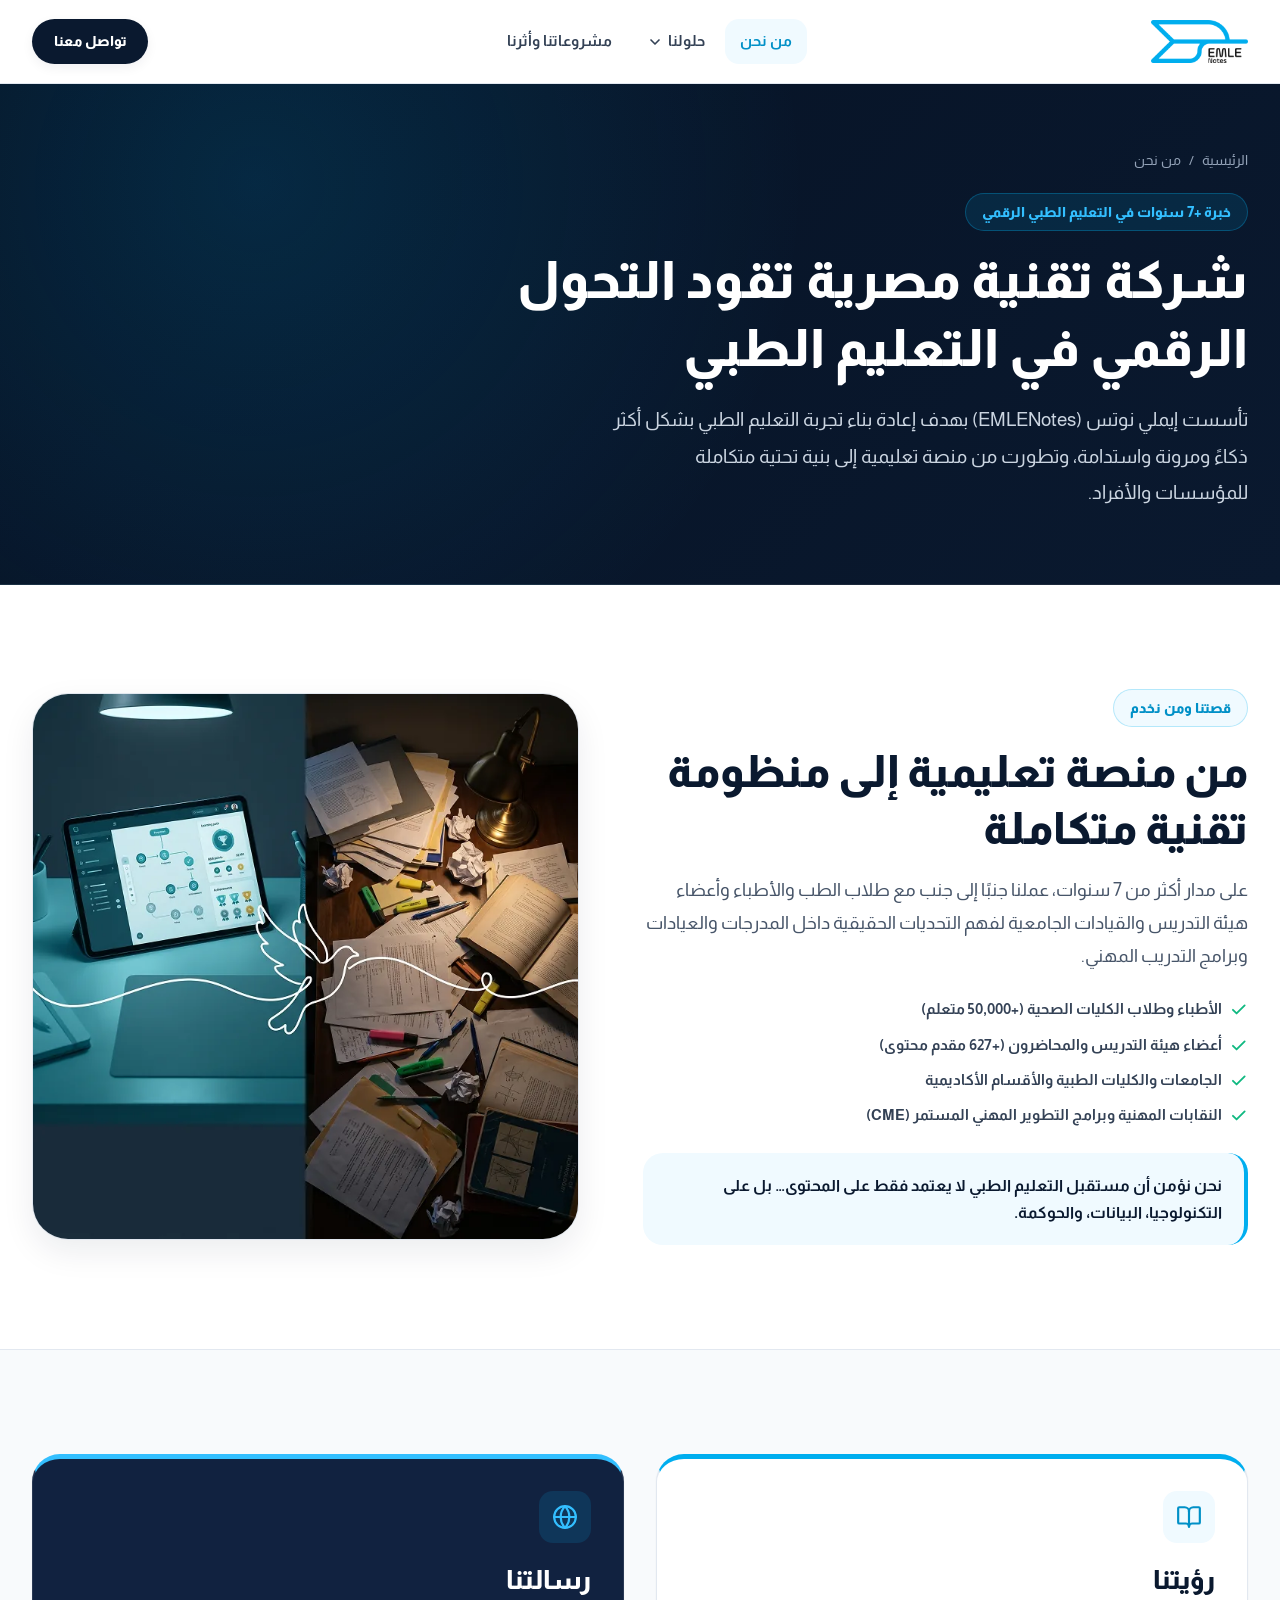
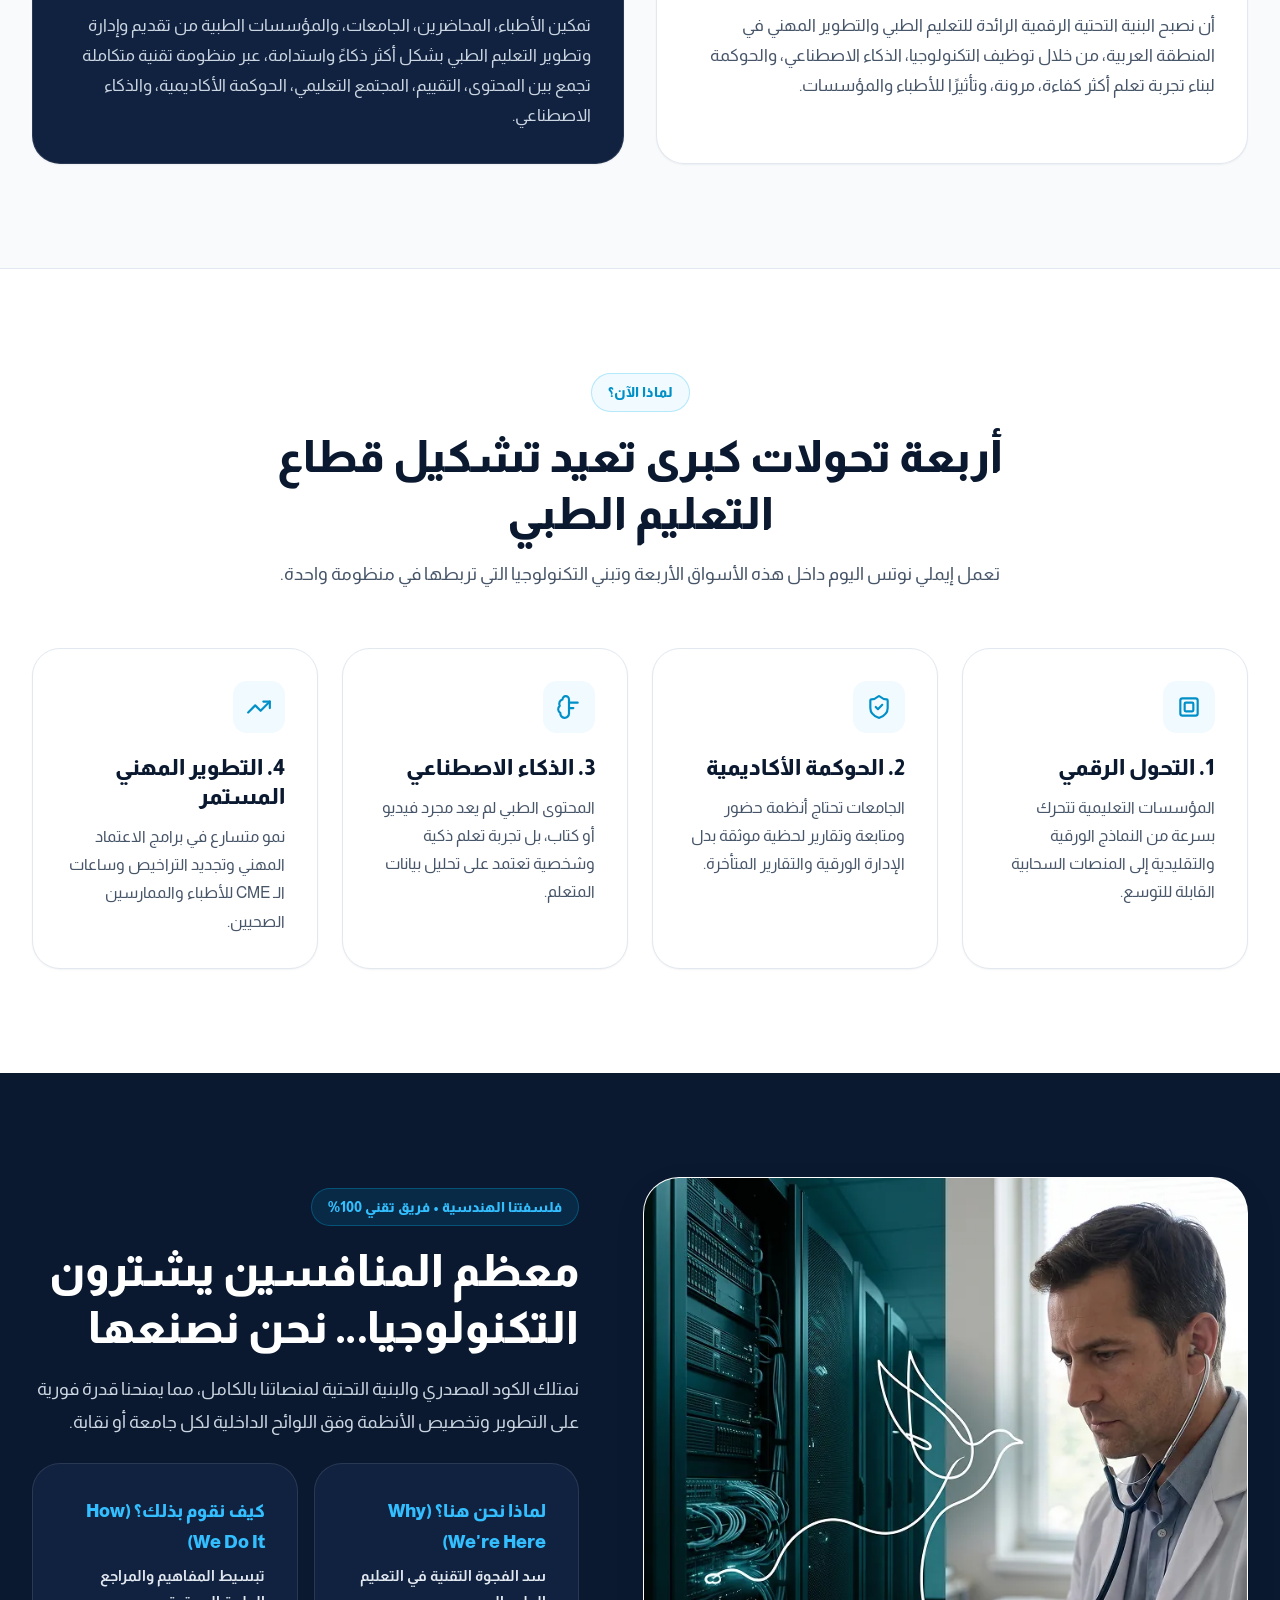
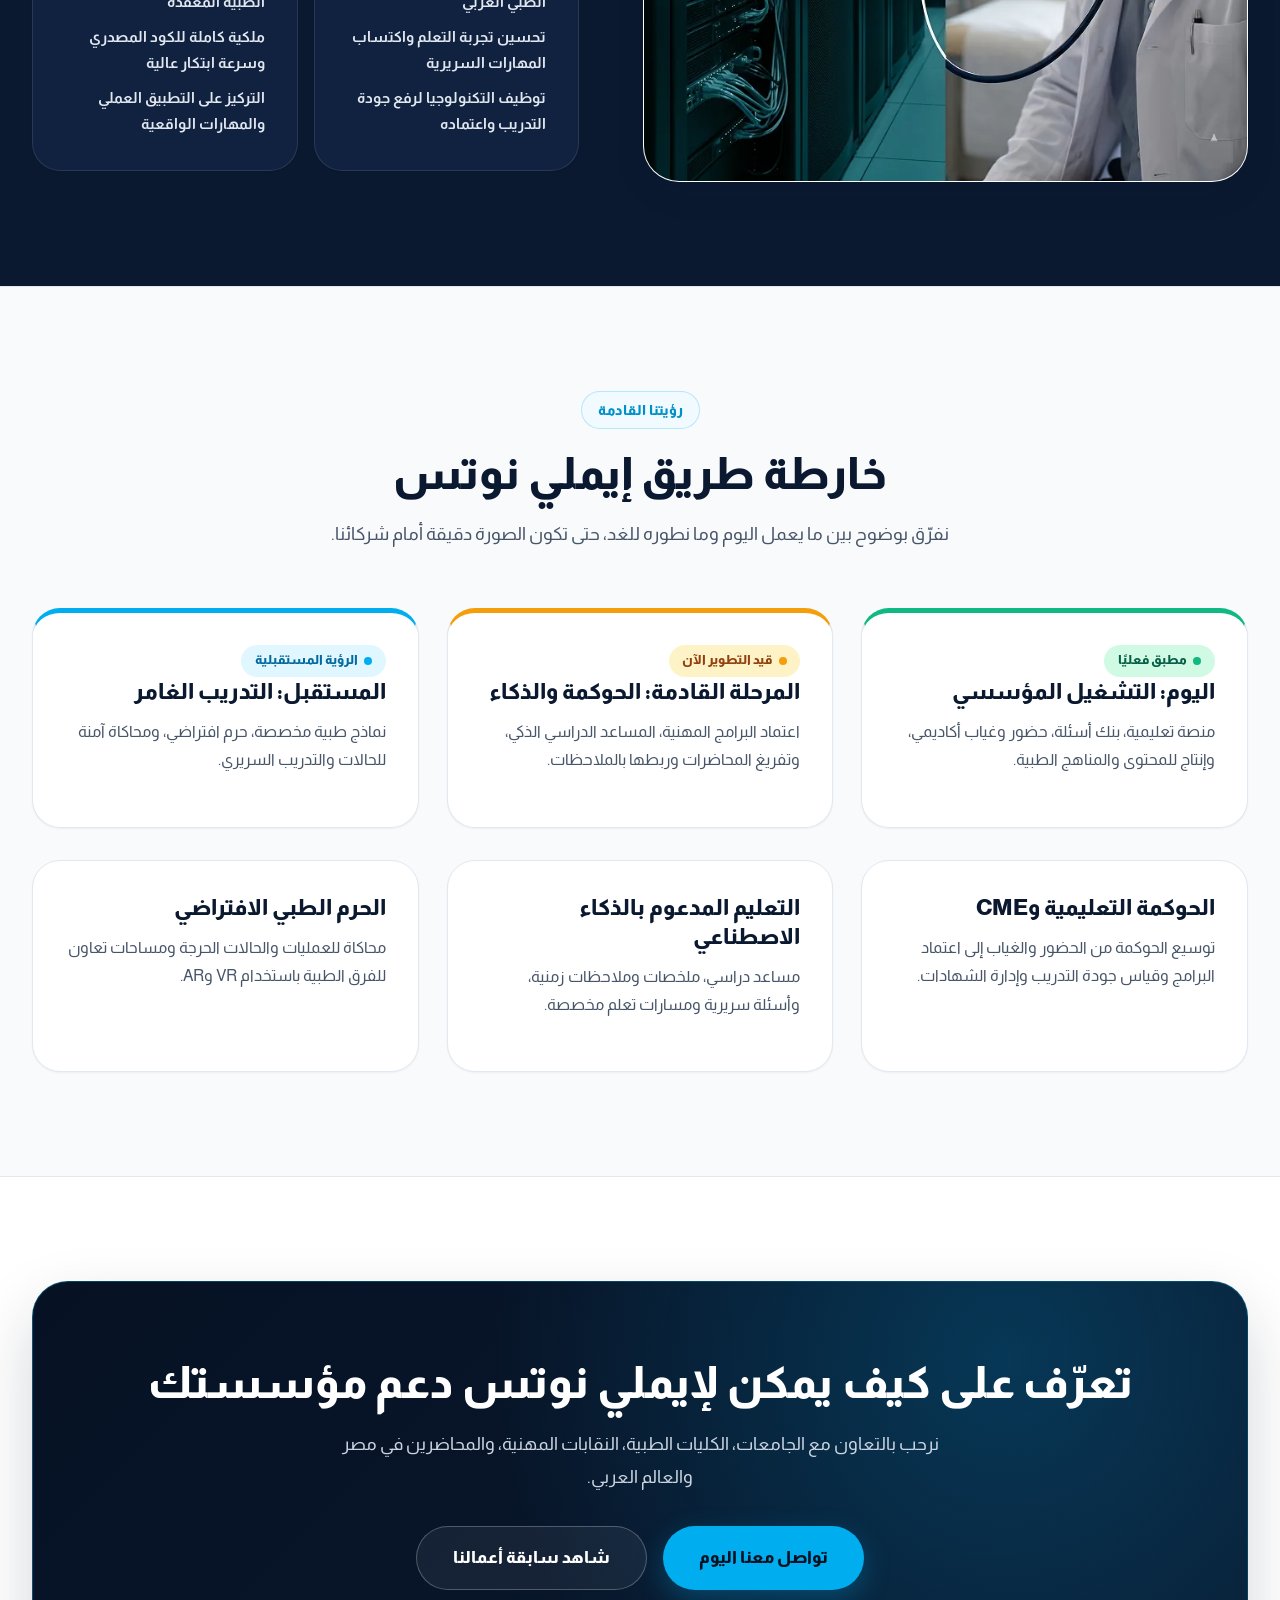
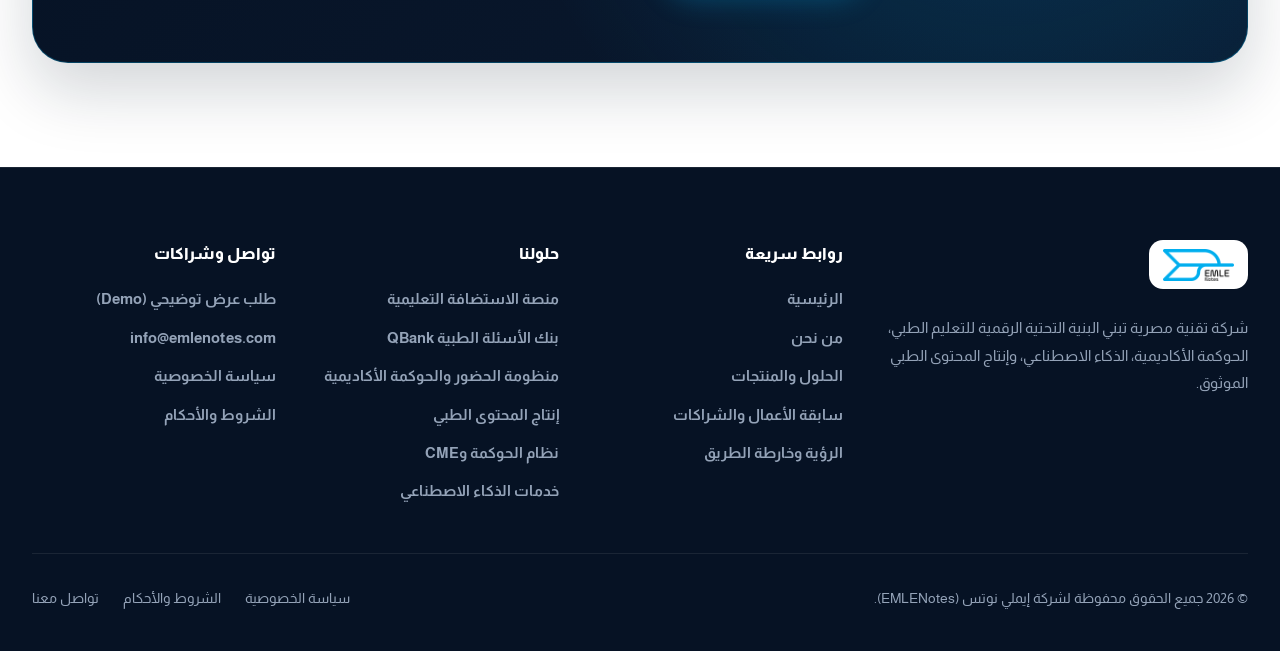
==== commit 566188e7: "merge roadmap and contact into core pages" ====
--- a/about.html
+++ b/about.html
@@ -262,6 +262,13 @@
       </div>
     </section>
 
+    <section class="section section--slate" id="roadmap" aria-labelledby="roadmap-title">
+      <div class="container"><div class="section-header"><span class="eyebrow">رؤيتنا القادمة</span><h2 class="section-title" id="roadmap-title">خارطة طريق إيملي نوتس</h2><p class="section-desc">نفرّق بوضوح بين ما يعمل اليوم وما نطوره للغد، حتى تكون الصورة دقيقة أمام شركائنا.</p></div>
+        <div class="roadmap-grid"><article class="roadmap-stage roadmap-stage--active"><span class="status-badge status-badge--live">مطبق فعليًا</span><h3 class="card-title">اليوم: التشغيل المؤسسي</h3><p class="card-text">منصة تعليمية، بنك أسئلة، حضور وغياب أكاديمي، وإنتاج للمحتوى والمناهج الطبية.</p></article><article class="roadmap-stage roadmap-stage--next"><span class="status-badge status-badge--dev">قيد التطوير الآن</span><h3 class="card-title">المرحلة القادمة: الحوكمة والذكاء</h3><p class="card-text">اعتماد البرامج المهنية، المساعد الدراسي الذكي، وتفريغ المحاضرات وربطها بالملاحظات.</p></article><article class="roadmap-stage roadmap-stage--future"><span class="status-badge status-badge--vision">الرؤية المستقبلية</span><h3 class="card-title">المستقبل: التدريب الغامر</h3><p class="card-text">نماذج طبية مخصصة، حرم افتراضي، ومحاكاة آمنة للحالات والتدريب السريري.</p></article></div>
+        <div class="grid-3" style="margin-top:2rem;"><article class="card"><h3 class="card-title">الحوكمة التعليمية وCME</h3><p class="card-text">توسيع الحوكمة من الحضور والغياب إلى اعتماد البرامج وقياس جودة التدريب وإدارة الشهادات.</p></article><article class="card"><h3 class="card-title">التعليم المدعوم بالذكاء الاصطناعي</h3><p class="card-text">مساعد دراسي، ملخصات وملاحظات زمنية، وأسئلة سريرية ومسارات تعلم مخصصة.</p></article><article class="card"><h3 class="card-title">الحرم الطبي الافتراضي</h3><p class="card-text">محاكاة للعمليات والحالات الحرجة ومساحات تعاون للفرق الطبية باستخدام VR وAR.</p></article></div>
+      </div>
+    </section>
+
     <!-- CTA -->
     <section class="section section--white">
       <div class="container">
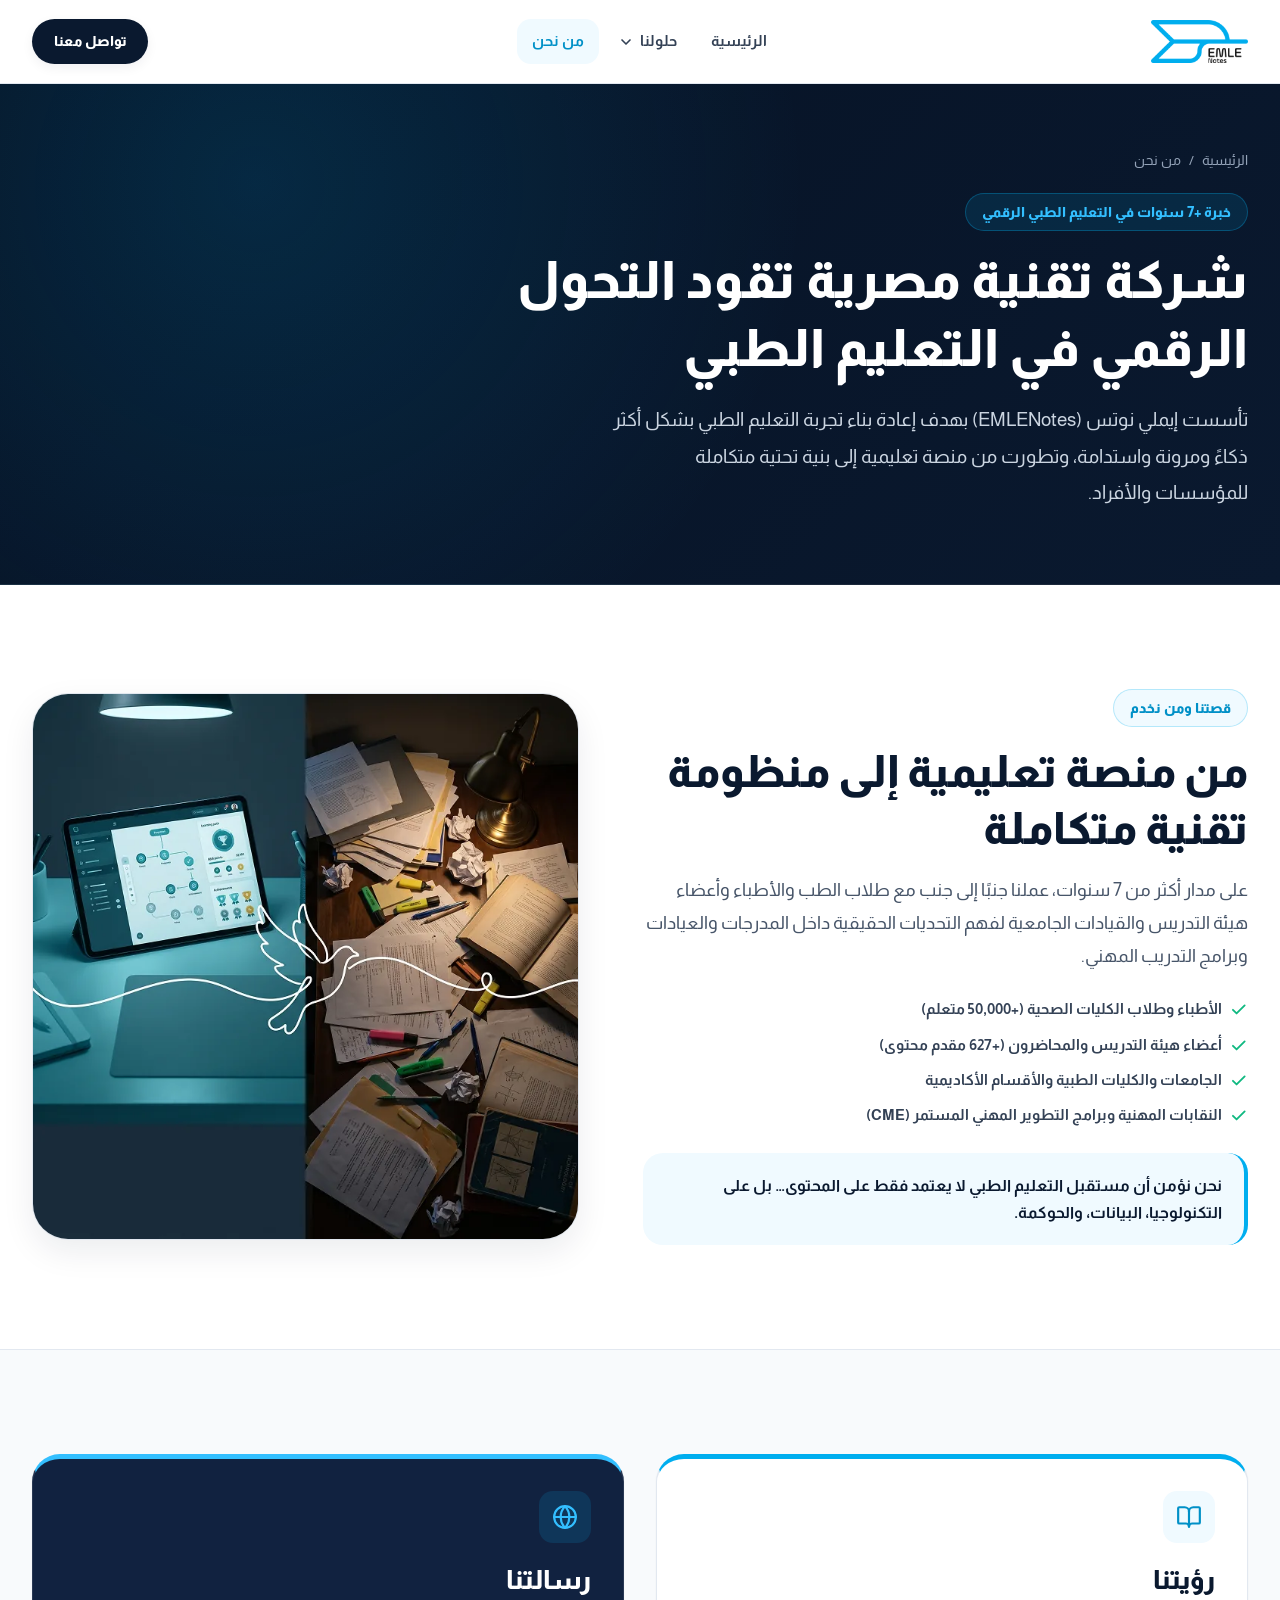
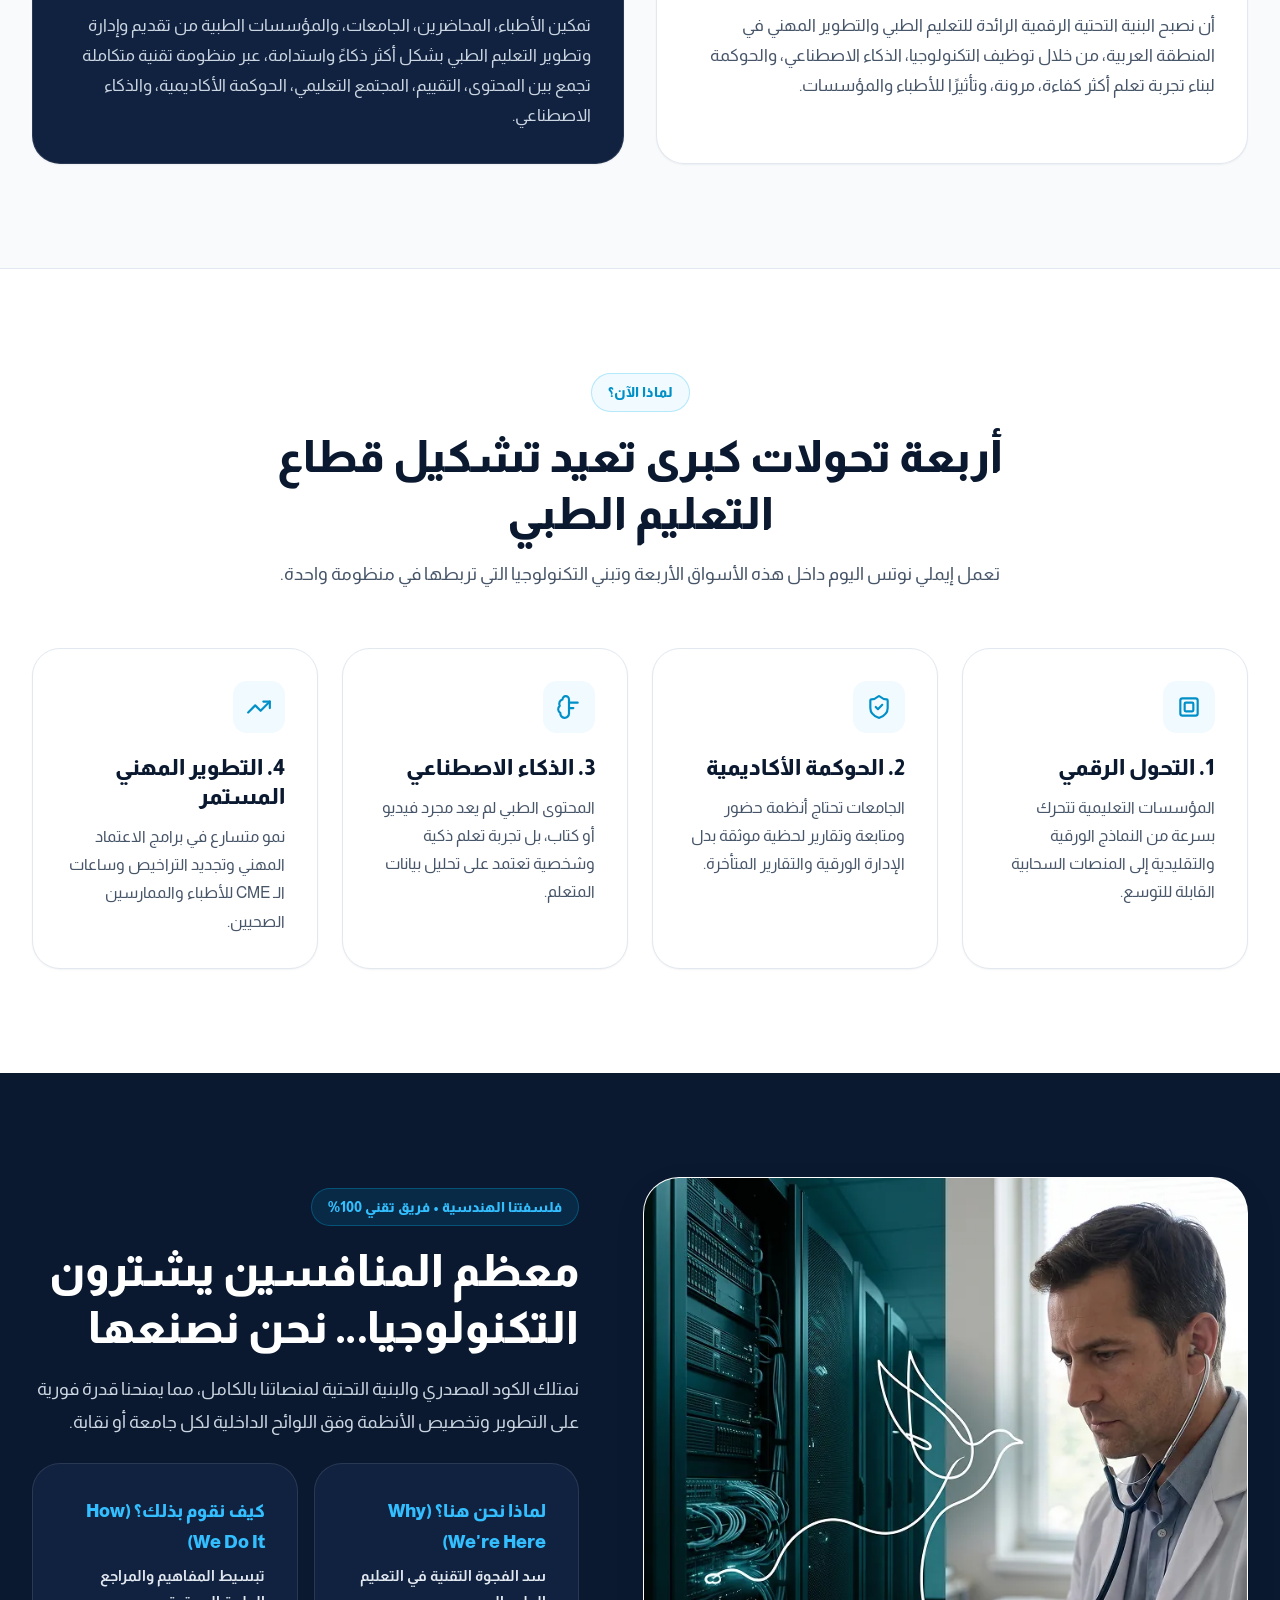
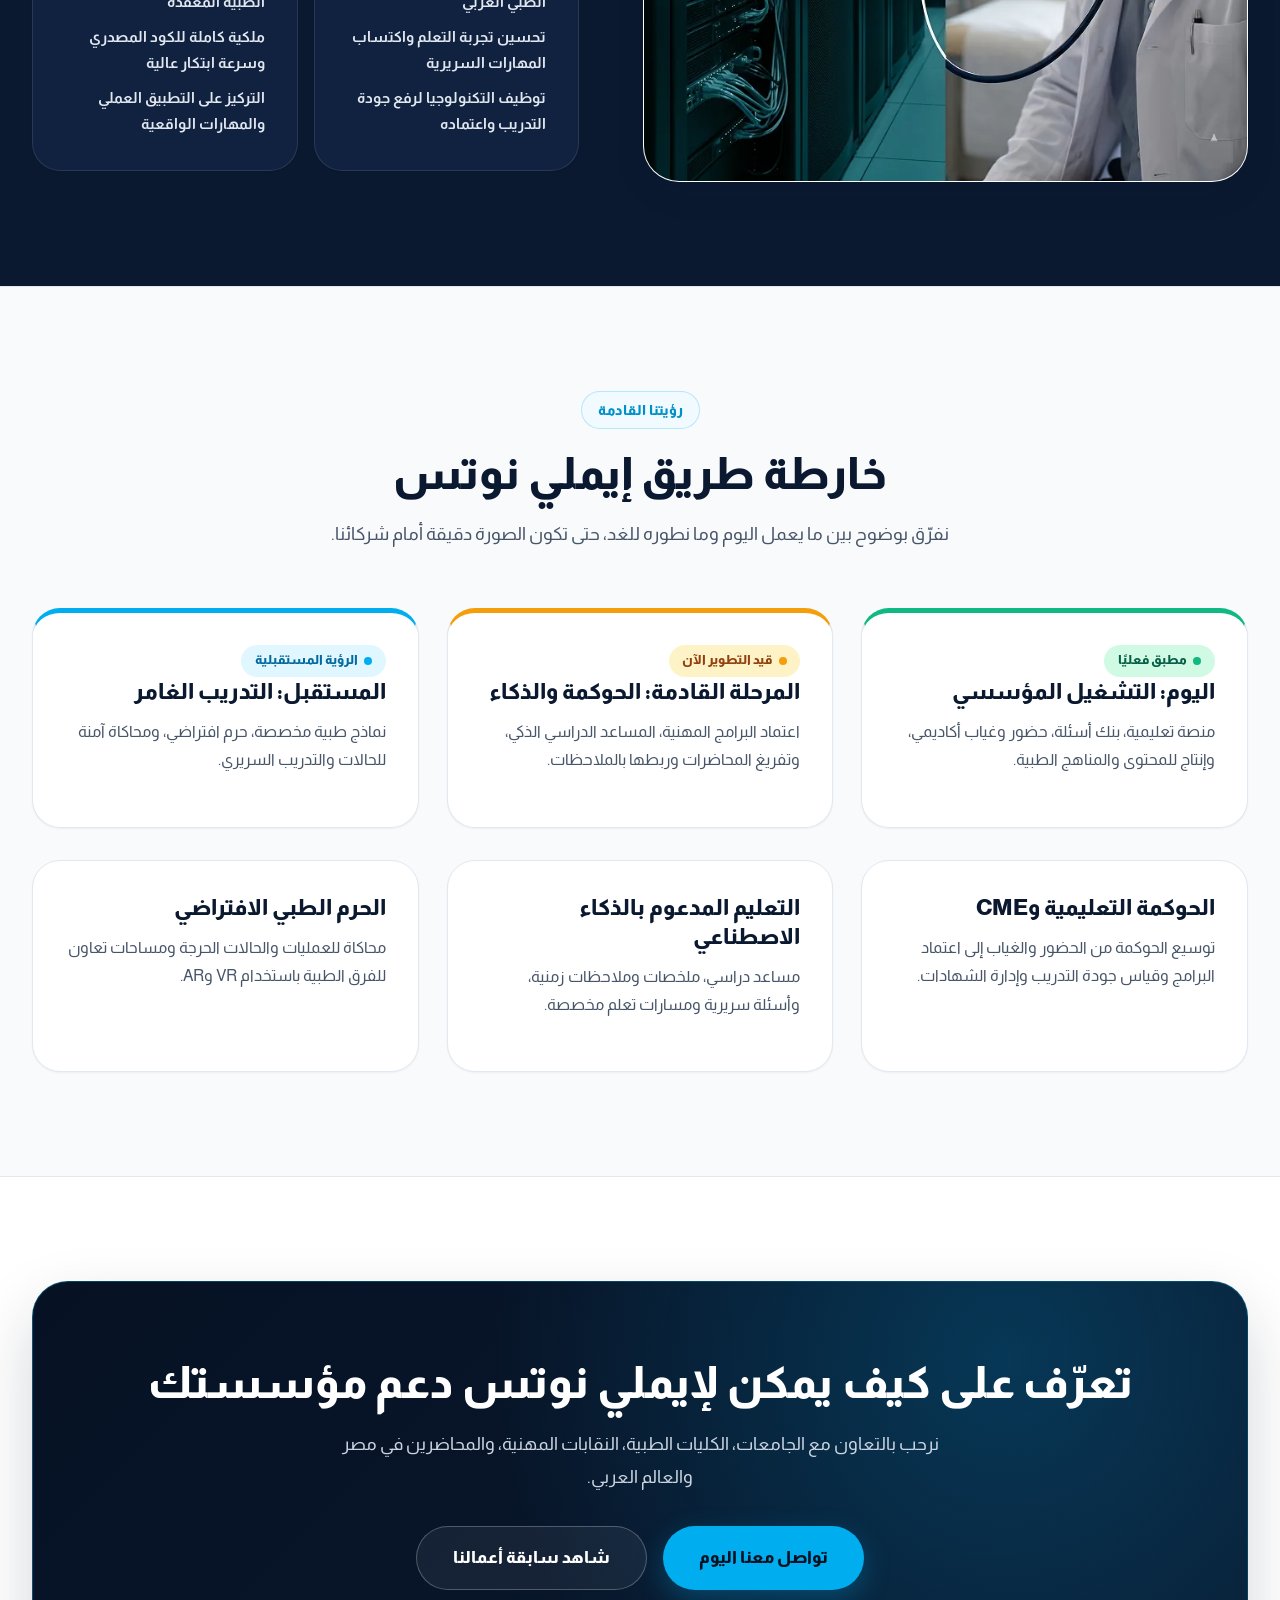
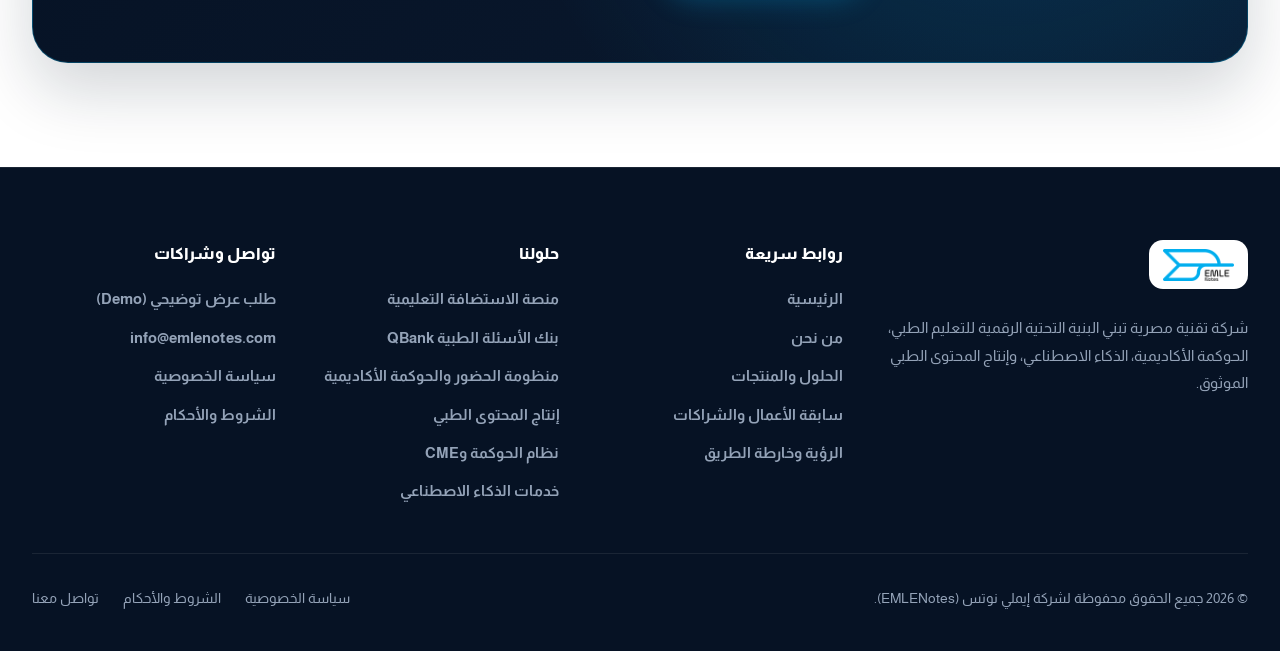
==== commit 30ad5eca: "bust cached navigation script" ====
--- a/about.html
+++ b/about.html
@@ -339,6 +339,6 @@
     </div>
   </footer>
 
-  <script src="js/app.js"></script>
+  <script src="js/app.js?v=e6080e1"></script>
 </body>
 </html>
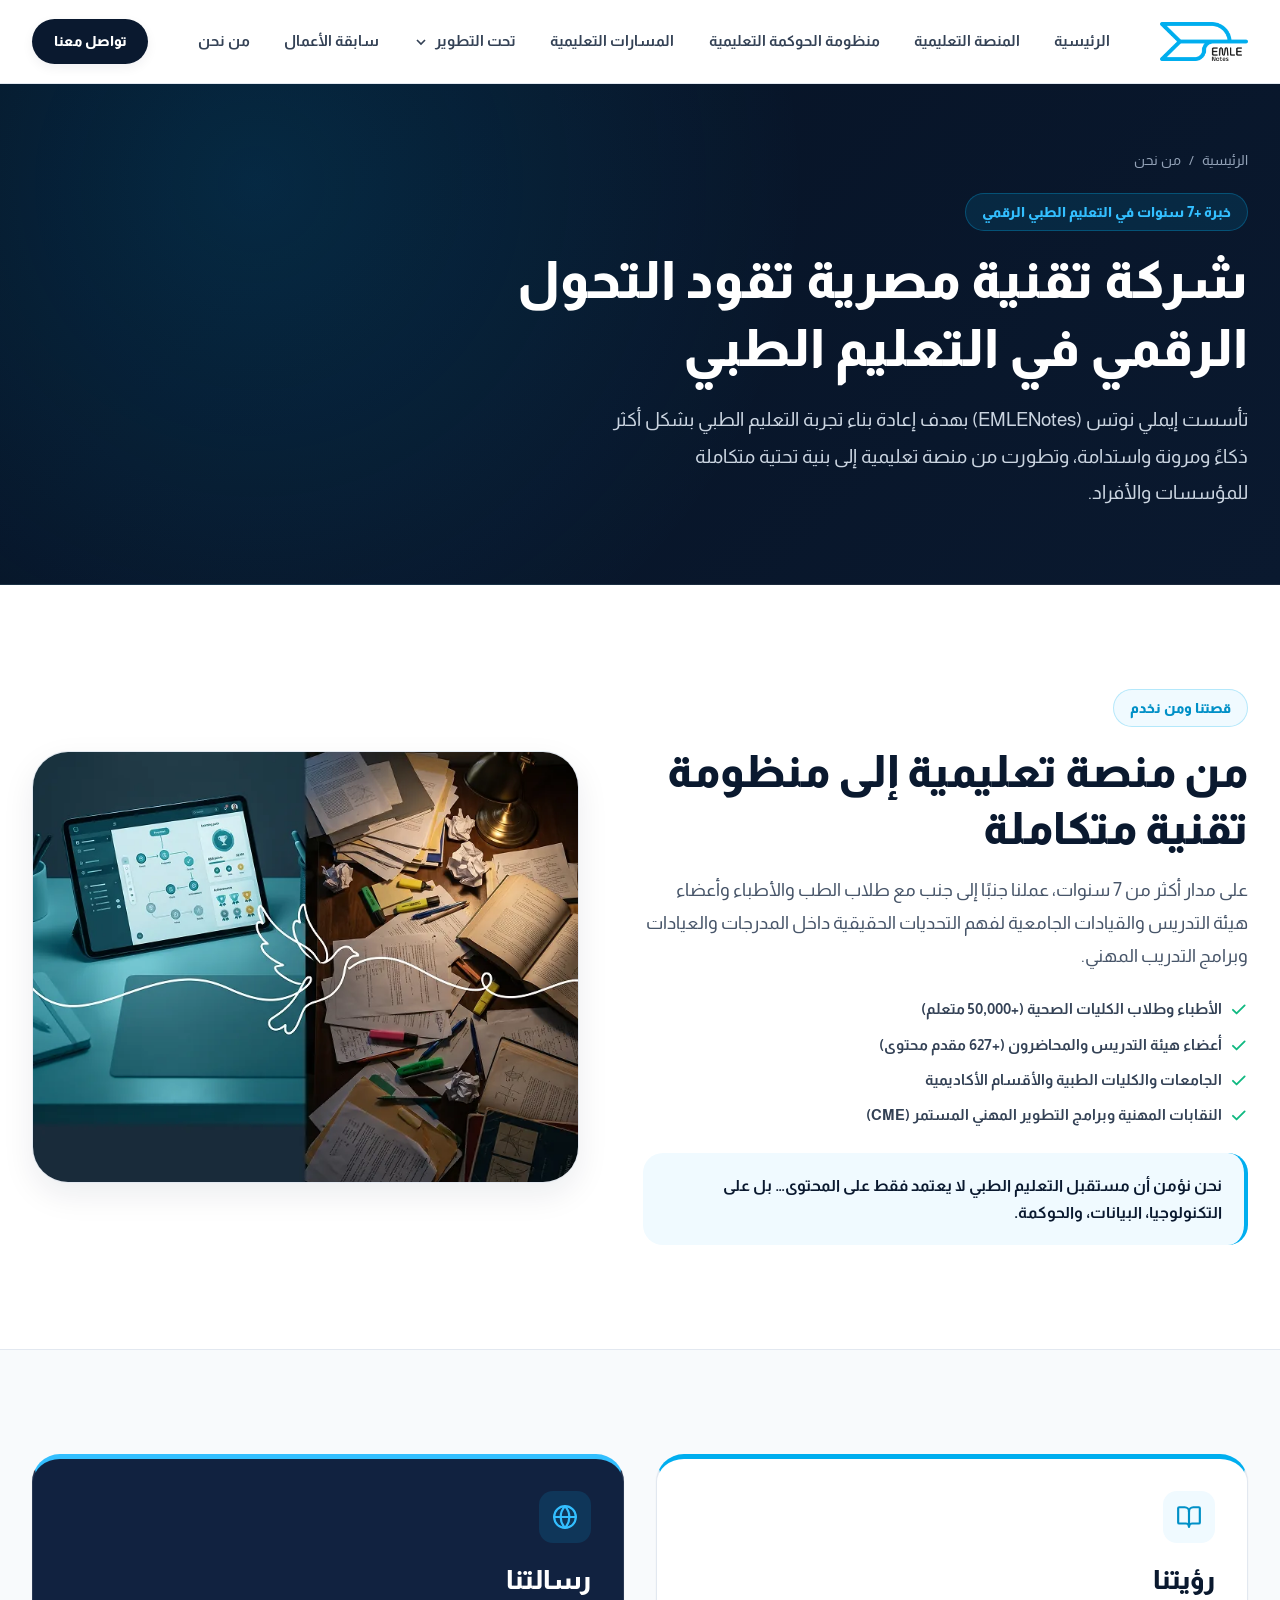
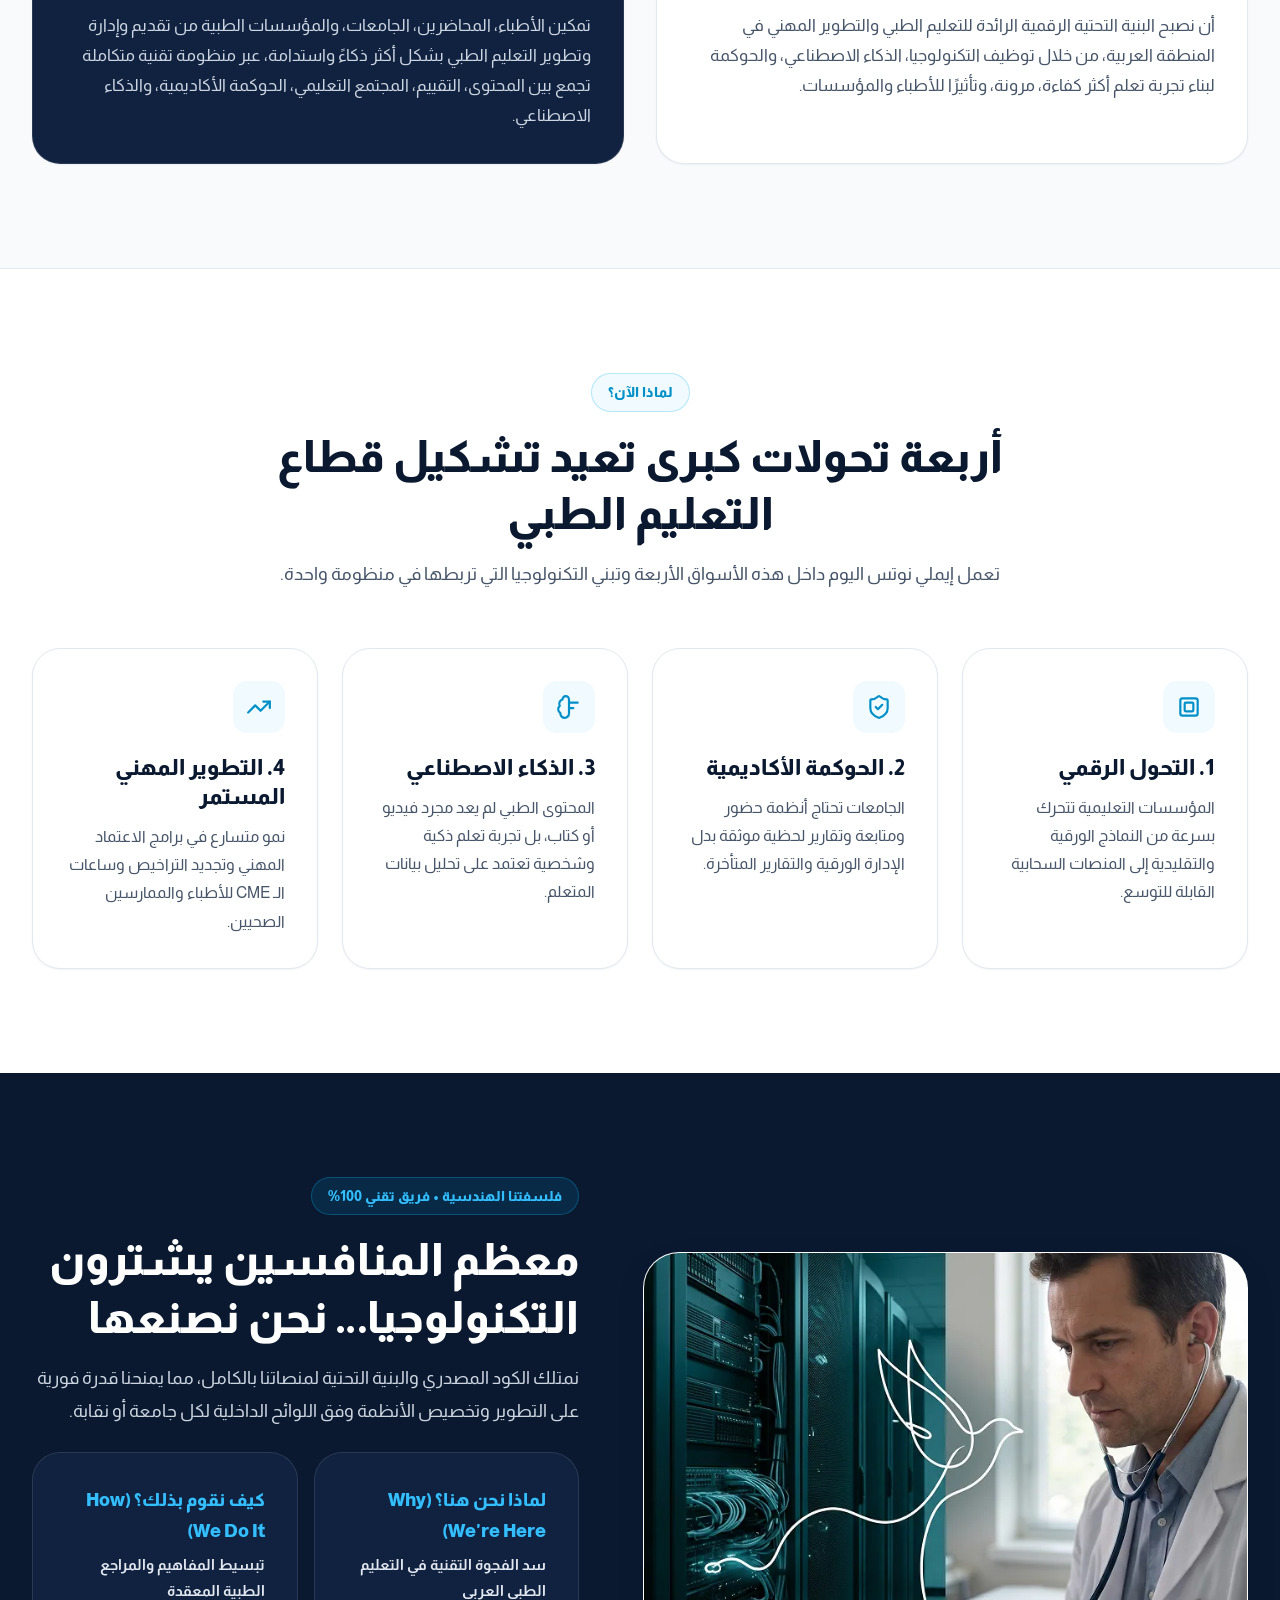
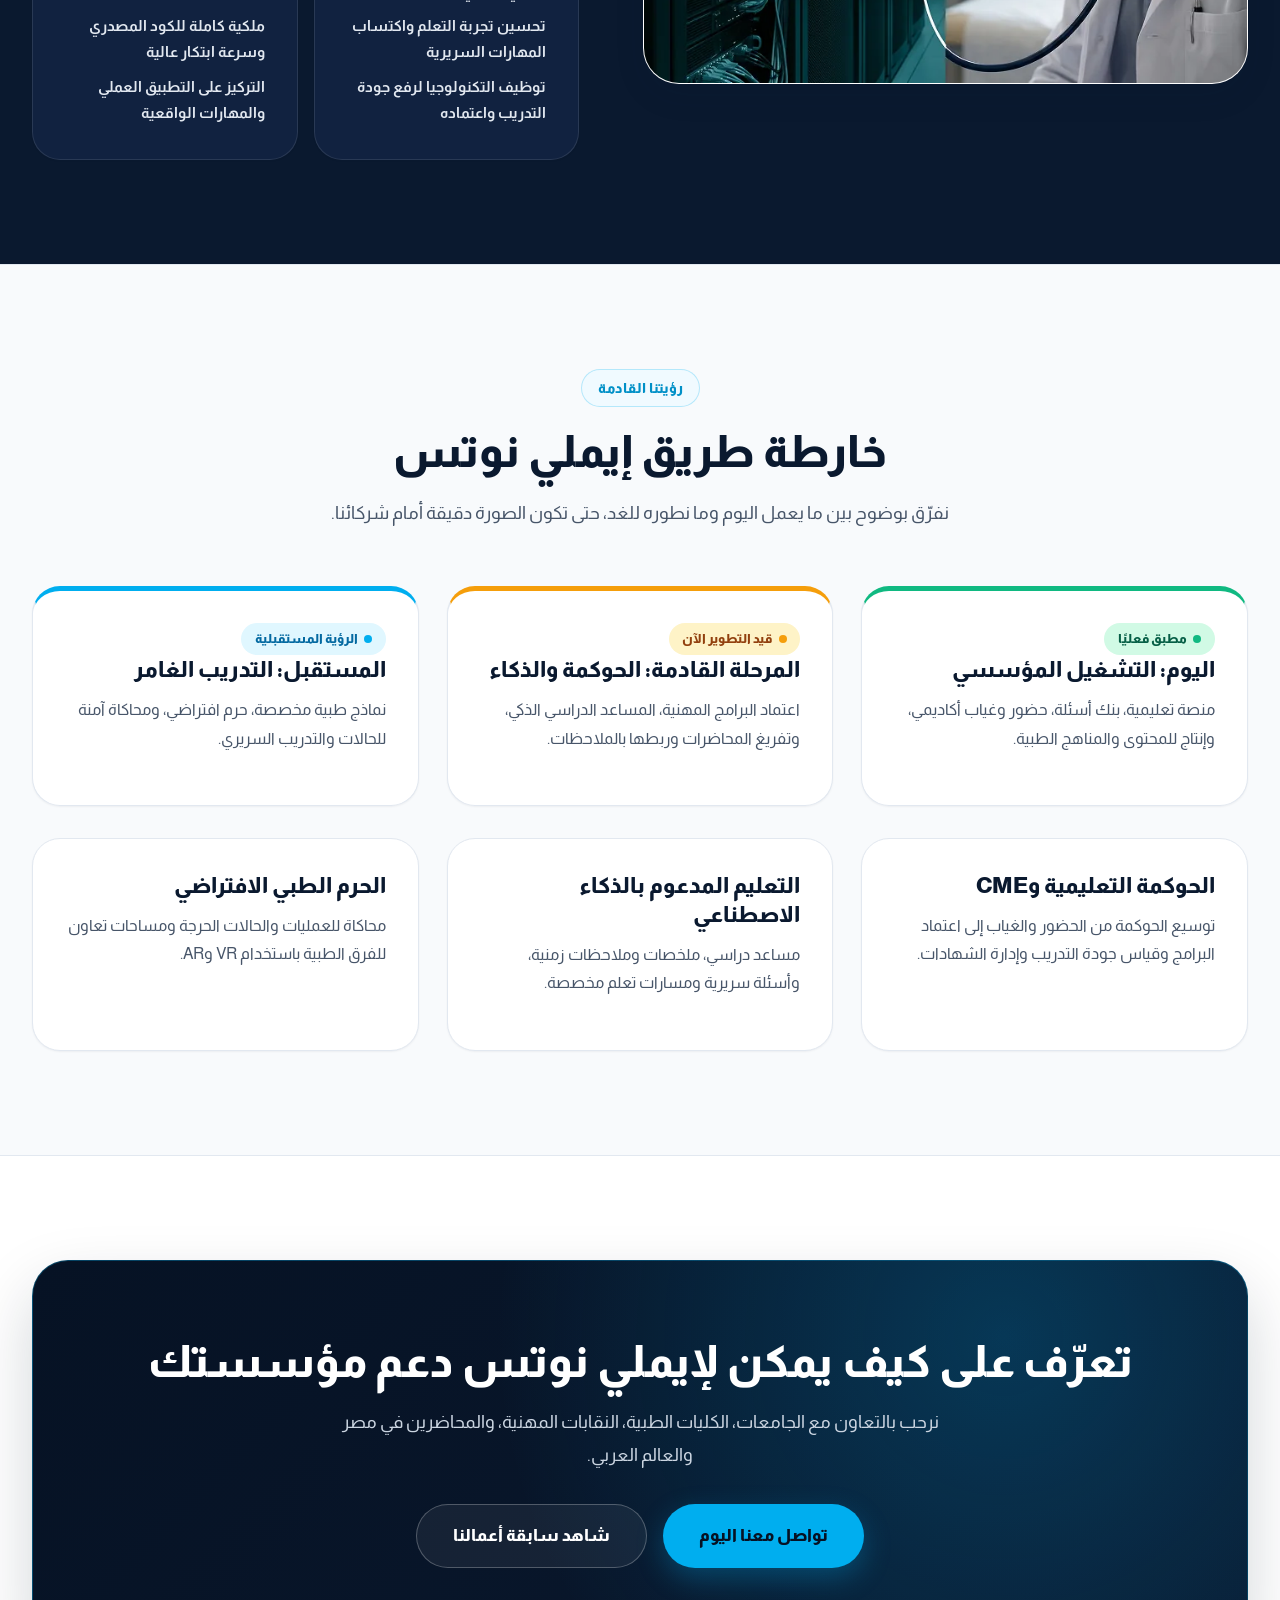
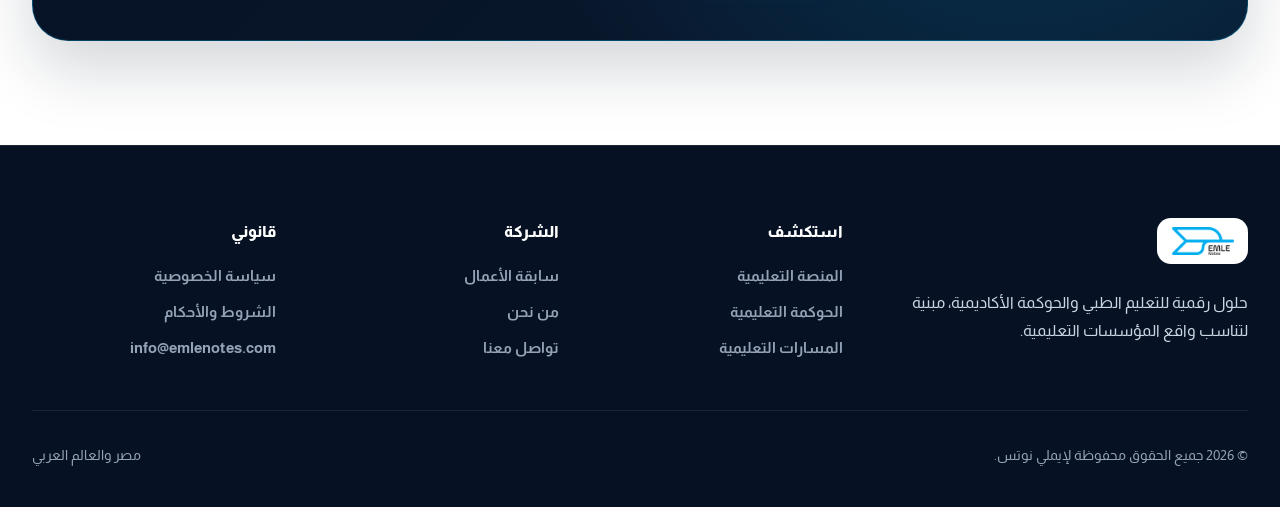
==== commit 2b3e7fb6: "refresh shared chrome across all pages" ====
--- a/about.html
+++ b/about.html
@@ -339,6 +339,6 @@
     </div>
   </footer>
 
-  <script src="js/app.js?v=e6080e1"></script>
+  <script src="js/app.js?v=shared-chrome-1"></script>
 </body>
 </html>
--- a/css/main.css
+++ b/css/main.css
@@ -441,7 +441,7 @@
 }
 
 .brand-logo img {
-  height: 44px;
+  height: 40px;
   width: auto;
   object-fit: contain;
 }
@@ -1658,7 +1658,7 @@
 }
 
 .footer-brand-logo img {
-  height: 32px;
+  height: 28px;
   width: auto;
 }
 
@@ -1695,6 +1695,28 @@
   color: var(--slate-400);
 }
 
+/* Shared chrome and balanced media */
+.feature-media img {
+  width: 100%;
+  max-height: 430px;
+  object-fit: cover;
+}
+
+.case-card img:not(.case-card-logo) {
+  max-height: 210px;
+  object-fit: cover;
+}
+
+@media (max-width: 1199px) {
+  .main-nav, .header-actions { display: none; }
+  .mobile-menu-btn { display: inline-flex; }
+}
+
+@media (min-width: 1200px) {
+  .main-nav { display: flex; }
+  .mobile-menu-btn { display: none; }
+}
+
 @media (min-width: 768px) {
   .footer-bottom {
     flex-direction: row;
